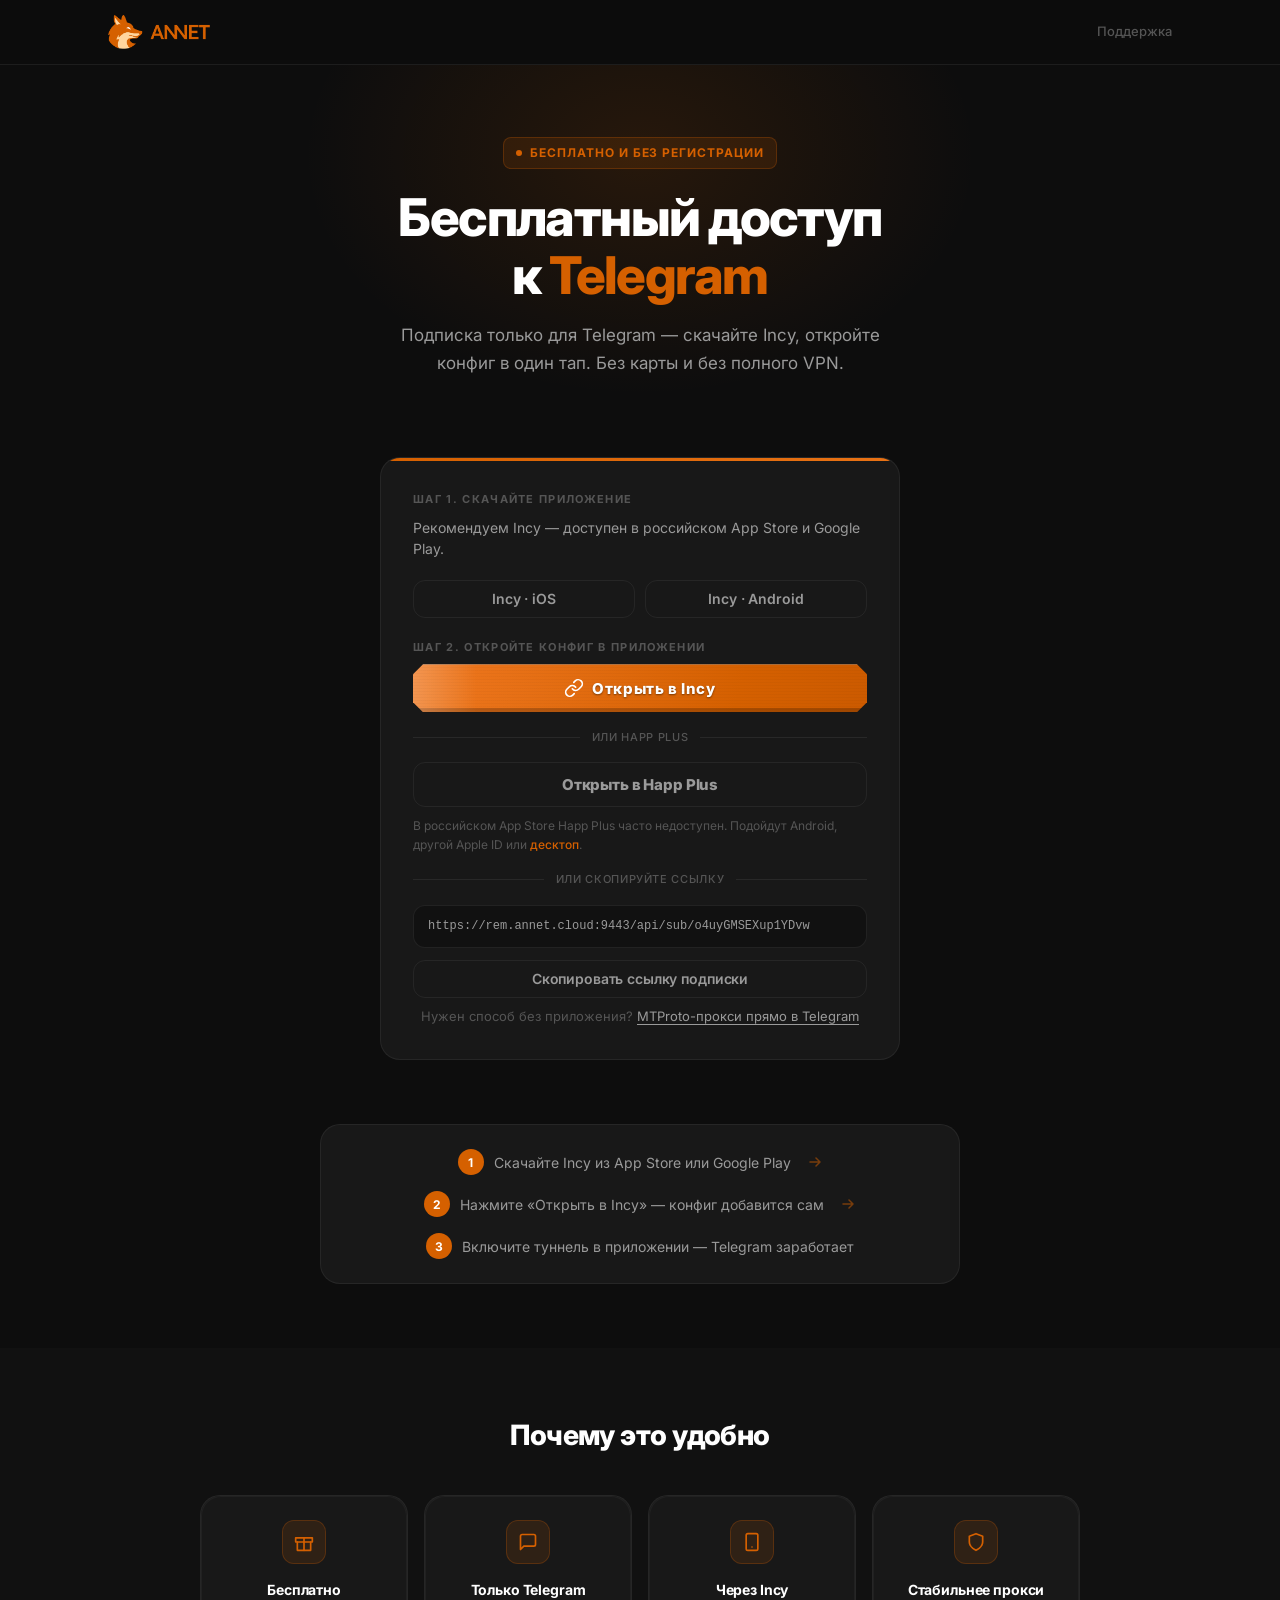
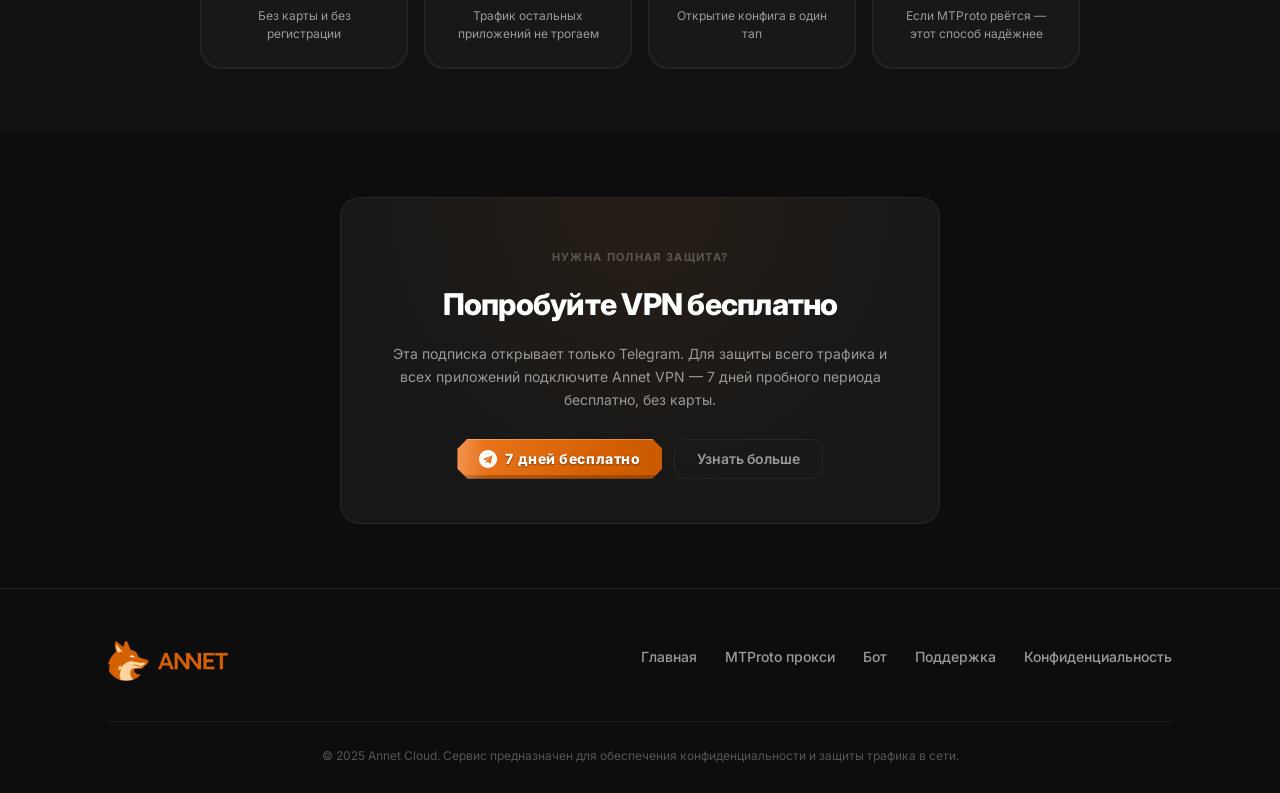
==== landing/free-tg.html @ 559374de "Revamp landing pages to promote a free Telegram subscription option, enhancing user guidance for acc" ====
<!DOCTYPE html>
<html lang="ru">
<head>
  <meta charset="UTF-8">
  <meta name="viewport" content="width=device-width, initial-scale=1.0">
  <title>Бесплатный доступ к Telegram — Annet Cloud</title>
  <meta name="description" content="Бесплатная подписка только для Telegram. Скачайте Incy, откройте конфиг в один тап — без регистрации и без карты.">
  <meta property="og:title" content="Бесплатный доступ к Telegram — Annet Cloud">
  <meta property="og:description" content="Бесплатная подписка только для Telegram. Скачайте Incy и подключитесь за минуту.">
  <meta property="og:type" content="website">
  <link rel="shortcut icon" type="image/x-icon" href="favicon.ico">
  <link rel="preconnect" href="https://fonts.googleapis.com">
  <link rel="preconnect" href="https://fonts.gstatic.com" crossorigin>
  <link href="https://fonts.googleapis.com/css2?family=Inter:wght@400;500;600;700;800&display=swap" rel="stylesheet">
  <link rel="stylesheet" href="style.css">
  <script>document.documentElement.classList.add('reveal-pending')</script>

  <!-- Yandex.Metrika counter -->
  <script type="text/javascript">
    (function(m,e,t,r,i,k,a){
        m[i]=m[i]||function(){(m[i].a=m[i].a||[]).push(arguments)};
        m[i].l=1*new Date();
        for (var j = 0; j < document.scripts.length; j++) {if (document.scripts[j].src === r) { return; }}
        k=e.createElement(t),a=e.getElementsByTagName(t)[0],k.async=1,k.src=r,a.parentNode.insertBefore(k,a)
    })(window, document,'script','https://mc.yandex.ru/metrika/tag.js?id=108239554', 'ym');
    ym(108239554, 'init', {ssr:true, webvisor:true, clickmap:true, referrer: document.referrer, url: location.href, accurateTrackBounce:true, trackLinks:true});
  </script>
  <noscript><div><img src="https://mc.yandex.ru/watch/108239554" style="position:absolute; left:-9999px;" alt="" /></div></noscript>
  <!-- /Yandex.Metrika counter -->

  <style>
    .pl-page {
      min-height: 100svh;
      display: flex;
      flex-direction: column;
    }

    .pl-header {
      position: sticky;
      top: 0;
      z-index: 100;
      background: rgba(13, 13, 13, 0.82);
      backdrop-filter: blur(16px);
      -webkit-backdrop-filter: blur(16px);
      border-bottom: 1px solid var(--border);
    }

    .pl-header-inner {
      display: flex;
      align-items: center;
      justify-content: space-between;
      height: 64px;
    }

    .pl-support-link {
      font-size: 13px;
      font-weight: 500;
      color: var(--text-dim);
      transition: color var(--transition);
    }

    .pl-support-link:hover {
      color: var(--text-muted);
    }

    .pl-hero {
      flex: 1;
      display: flex;
      align-items: center;
      justify-content: center;
      padding: 72px 24px 56px;
      text-align: center;
      position: relative;
      overflow: hidden;
    }

    .pl-hero::before {
      content: '';
      position: absolute;
      top: -160px;
      left: 50%;
      transform: translateX(-50%);
      width: 700px;
      height: 500px;
      background: radial-gradient(ellipse at center, rgba(213, 96, 0, 0.13) 0%, transparent 68%);
      pointer-events: none;
    }

    .pl-hero-inner {
      position: relative;
      z-index: 1;
      max-width: 640px;
      width: 100%;
    }

    .pl-eyebrow {
      display: inline-flex;
      align-items: center;
      gap: 8px;
      font-size: 12px;
      font-weight: 700;
      letter-spacing: 0.08em;
      text-transform: uppercase;
      color: var(--accent);
      background: var(--accent-dim);
      border: 1px solid var(--accent-border);
      border-radius: var(--radius-sm);
      padding: 5px 12px;
      margin-bottom: 20px;
    }

    .pl-eyebrow-dot {
      width: 6px;
      height: 6px;
      border-radius: 50%;
      background: var(--accent);
      animation: eyebrowPulse 1.8s ease-in-out infinite;
      flex-shrink: 0;
    }

    @keyframes eyebrowPulse {
      0%, 100% { opacity: 1; transform: scale(1); }
      50% { opacity: 0.55; transform: scale(0.85); }
    }

    @media (prefers-reduced-motion: reduce) {
      .pl-eyebrow-dot { animation: none; }
    }

    .pl-hero-title {
      font-size: clamp(30px, 6vw, 52px);
      font-weight: 800;
      letter-spacing: -0.03em;
      line-height: 1.12;
      margin-bottom: 16px;
    }

    .pl-hero-title .accent {
      color: var(--accent);
    }

    .pl-hero-sub {
      font-size: clamp(15px, 2vw, 17px);
      color: var(--text-muted);
      line-height: 1.65;
      margin-bottom: 24px;
      max-width: 520px;
      margin-left: auto;
      margin-right: auto;
    }

    .pl-connect-wrap {
      display: flex;
      justify-content: center;
      padding: 0 24px 64px;
    }

    .pl-connect-card {
      background: var(--bg-card);
      border: 1px solid var(--border-card);
      border-radius: var(--radius-lg);
      padding: 32px;
      width: 100%;
      max-width: 520px;
      position: relative;
      overflow: hidden;
      transition: border-color var(--transition), box-shadow var(--transition);
    }

    .pl-connect-card::before {
      content: '';
      position: absolute;
      top: 0;
      left: 0;
      right: 0;
      height: 3px;
      background: linear-gradient(90deg, var(--accent) 0%, var(--accent-hover) 50%, var(--accent) 100%);
      background-size: 200% 100%;
      animation: topBarShift 3s linear infinite;
    }

    @keyframes topBarShift {
      0% { background-position: 0% 0%; }
      100% { background-position: 200% 0%; }
    }

    @media (prefers-reduced-motion: reduce) {
      .pl-connect-card::before { animation: none; }
    }

    .pl-connect-card:hover {
      border-color: var(--accent-border);
      box-shadow: 0 20px 60px rgba(0, 0, 0, 0.45);
    }

    .pl-connect-label {
      font-size: 11px;
      font-weight: 700;
      letter-spacing: 0.12em;
      text-transform: uppercase;
      color: var(--text-dim);
      margin-bottom: 8px;
    }

    .pl-connect-hint {
      font-size: 14px;
      color: var(--text-muted);
      line-height: 1.55;
      margin-bottom: 20px;
    }

    .pl-connect-btn-wrap {
      display: flex;
      flex-direction: column;
      gap: 10px;
      margin-bottom: 16px;
    }

    .pl-connect-btn-wrap .btn {
      width: 100%;
      justify-content: center;
      padding: 14px 20px;
      font-size: 15px;
      font-weight: 800;
    }

    .pl-download-row {
      display: flex;
      gap: 10px;
      flex-wrap: wrap;
      margin-bottom: 20px;
    }

    .pl-download-row .btn {
      flex: 1;
      min-width: 140px;
      justify-content: center;
    }

    .pl-divider {
      display: flex;
      align-items: center;
      gap: 12px;
      margin-bottom: 16px;
    }

    .pl-divider-line {
      flex: 1;
      height: 1px;
      background: var(--border);
    }

    .pl-divider-text {
      font-size: 11px;
      color: var(--text-dim);
      font-weight: 500;
      letter-spacing: 0.06em;
      text-transform: uppercase;
      flex-shrink: 0;
    }

    .pl-secondary-note {
      font-size: 12px;
      color: var(--text-dim);
      line-height: 1.55;
      margin: 10px 0 16px;
    }

    .pl-copy-block {
      background: var(--bg-alt);
      border: 1px solid var(--border);
      border-radius: var(--radius);
      padding: 12px 14px;
      margin-bottom: 12px;
    }

    .pl-copy-url {
      display: block;
      font-family: 'SF Mono', 'Fira Code', 'Courier New', monospace;
      font-size: 12px;
      color: var(--text-muted);
      word-break: break-all;
      line-height: 1.45;
    }

    .pl-alt-link {
      display: block;
      text-align: center;
      margin-top: 8px;
      font-size: 13px;
      color: var(--text-dim);
    }

    .pl-alt-link a {
      color: var(--text-muted);
      text-decoration: underline;
      text-underline-offset: 3px;
    }

    .pl-alt-link a:hover {
      color: var(--accent);
    }

    .pl-steps-wrap {
      padding: 0 24px 64px;
    }

    .pl-benefits {
      padding: 64px 24px;
      background: var(--bg-alt);
    }

    .pl-benefits-title {
      font-size: clamp(20px, 2.8vw, 28px);
      font-weight: 800;
      letter-spacing: -0.02em;
      text-align: center;
      margin-bottom: 36px;
    }

    .pl-benefits-grid {
      display: grid;
      grid-template-columns: repeat(4, 1fr);
      gap: 16px;
      max-width: 880px;
      margin: 0 auto;
    }

    .pl-benefit-card {
      background: var(--bg-card);
      border: 1px solid var(--border-card);
      border-radius: var(--radius-lg);
      padding: 24px 20px;
      text-align: center;
      transition: border-color var(--transition), transform var(--transition), box-shadow var(--transition);
      position: relative;
      overflow: hidden;
    }

    .pl-benefit-card::after {
      content: '';
      position: absolute;
      inset: 0;
      border-radius: inherit;
      box-shadow: inset 0 0 0 1px rgba(255, 255, 255, 0.04);
      pointer-events: none;
    }

    .pl-benefit-card:hover {
      border-color: var(--accent-border);
      transform: translateY(-4px);
      box-shadow: 0 16px 40px rgba(0, 0, 0, 0.35);
    }

    .pl-benefit-icon {
      width: 44px;
      height: 44px;
      background: var(--accent-dim);
      border: 1px solid var(--accent-border);
      border-radius: 12px;
      display: flex;
      align-items: center;
      justify-content: center;
      margin: 0 auto 14px;
      color: var(--accent);
    }

    .pl-benefit-name {
      font-size: 14px;
      font-weight: 700;
      margin-bottom: 6px;
      letter-spacing: -0.01em;
    }

    .pl-benefit-desc {
      font-size: 12px;
      color: var(--text-muted);
      line-height: 1.55;
    }

    .pl-upsell {
      padding: 64px 24px;
    }

    .pl-upsell-inner {
      max-width: 600px;
      margin: 0 auto;
      text-align: center;
      background: var(--bg-card);
      border: 1px solid var(--border-card);
      border-radius: var(--radius-lg);
      padding: 44px 40px;
      position: relative;
      overflow: hidden;
    }

    .pl-upsell-inner::before {
      content: '';
      position: absolute;
      inset: 0;
      background: radial-gradient(ellipse at 50% 0%, rgba(213, 96, 0, 0.08) 0%, transparent 65%);
      pointer-events: none;
    }

    .pl-upsell-eyebrow {
      display: inline-block;
      font-size: 11px;
      font-weight: 700;
      letter-spacing: 0.12em;
      text-transform: uppercase;
      color: var(--text-dim);
      margin-bottom: 14px;
    }

    .pl-upsell-title {
      font-size: clamp(22px, 3.5vw, 30px);
      font-weight: 800;
      letter-spacing: -0.025em;
      margin-bottom: 12px;
      position: relative;
    }

    .pl-upsell-sub {
      font-size: 14px;
      color: var(--text-muted);
      line-height: 1.65;
      margin-bottom: 28px;
      position: relative;
    }

    .pl-upsell-actions {
      display: flex;
      gap: 12px;
      justify-content: center;
      flex-wrap: wrap;
      position: relative;
    }

    @media (max-width: 860px) {
      .pl-benefits-grid {
        grid-template-columns: repeat(2, 1fr);
      }
    }

    @media (max-width: 560px) {
      .pl-hero {
        padding: 56px 20px 44px;
      }

      .pl-connect-card {
        padding: 24px 20px;
      }

      .pl-upsell-inner {
        padding: 32px 24px;
      }

      .pl-benefits-grid {
        grid-template-columns: 1fr 1fr;
        gap: 12px;
      }

      .pl-benefit-card {
        padding: 20px 14px;
      }
    }

    @media (max-width: 400px) {
      .pl-benefits-grid {
        grid-template-columns: 1fr;
      }
    }
  </style>
</head>
<body class="pl-page">

  <header class="pl-header">
    <div class="container pl-header-inner">
      <a href="index.html" class="logo">
        <img src="assets/logo.png" alt="Annet Cloud">
      </a>
      <a href="tg://resolve?domain=annetcloud_support" class="pl-support-link">Поддержка</a>
    </div>
  </header>

  <main>

    <section class="pl-hero">
      <div class="pl-hero-inner">
        <div class="pl-eyebrow reveal">
          <span class="pl-eyebrow-dot"></span>
          Бесплатно и без регистрации
        </div>

        <h1 class="pl-hero-title reveal">
          Бесплатный доступ<br>
          к <span class="accent">Telegram</span>
        </h1>

        <p class="pl-hero-sub reveal">
          Подписка только для Telegram — скачайте Incy, откройте конфиг в один тап.
          Без карты и без полного VPN.
        </p>
      </div>
    </section>

    <div class="pl-connect-wrap">
      <div class="pl-connect-card reveal">

        <div class="pl-connect-label">Шаг 1. Скачайте приложение</div>
        <p class="pl-connect-hint">Рекомендуем Incy — доступен в российском App Store и Google Play.</p>

        <div class="pl-download-row">
          <a href="https://apps.apple.com/ru/app/incy/id6756943388"
             class="btn btn-ghost"
             target="_blank" rel="noopener"
             onclick="ym(108239554,'reachGoal','free_tg_download_incy'); return true;">
            Incy · iOS
          </a>
          <a href="https://play.google.com/store/apps/details?id=llc.itdev.incy&hl=ru"
             class="btn btn-ghost"
             target="_blank" rel="noopener"
             onclick="ym(108239554,'reachGoal','free_tg_download_incy'); return true;">
            Incy · Android
          </a>
        </div>

        <div class="pl-connect-label">Шаг 2. Откройте конфиг в приложении</div>
        <div class="pl-connect-btn-wrap">
          <a href="https://api.annet.cloud/api/vpn/deeplink/open?target=incy%3A%2F%2Fadd%2Fhttps%3A%2F%2Frem.annet.cloud%3A9443%2Fapi%2Fsub%2Fo4uyGMSEXup1YDvw&amp;sub=https%3A%2F%2Frem.annet.cloud%3A9443%2Fapi%2Fsub%2Fo4uyGMSEXup1YDvw"
             class="btn btn-primary btn-hud"
             target="_blank" rel="noopener"
             onclick="ym(108239554,'reachGoal','free_tg_open_incy'); return true;">
            <svg width="20" height="20" viewBox="0 0 24 24" fill="none" stroke="currentColor" stroke-width="2" stroke-linecap="round" stroke-linejoin="round" aria-hidden="true">
              <path d="M10 13a5 5 0 0 0 7.54.54l3-3a5 5 0 0 0-7.07-7.07l-1.72 1.71"/>
              <path d="M14 11a5 5 0 0 0-7.54-.54l-3 3a5 5 0 0 0 7.07 7.07l1.71-1.71"/>
            </svg>
            Открыть в Incy
          </a>
        </div>

        <div class="pl-divider">
          <div class="pl-divider-line"></div>
          <span class="pl-divider-text">или Happ Plus</span>
          <div class="pl-divider-line"></div>
        </div>

        <div class="pl-connect-btn-wrap" style="margin-bottom:0;">
          <a href="https://api.annet.cloud/api/vpn/deeplink/open?target=happ%3A%2F%2Fadd%2Fhttps%3A%2F%2Frem.annet.cloud%3A9443%2Fapi%2Fsub%2Fo4uyGMSEXup1YDvw&amp;sub=https%3A%2F%2Frem.annet.cloud%3A9443%2Fapi%2Fsub%2Fo4uyGMSEXup1YDvw"
             class="btn btn-ghost"
             target="_blank" rel="noopener"
             onclick="ym(108239554,'reachGoal','free_tg_open_happ'); return true;">
            Открыть в Happ Plus
          </a>
        </div>
        <p class="pl-secondary-note">
          В российском App Store Happ Plus часто недоступен. Подойдут Android, другой Apple&nbsp;ID или
          <a href="https://www.happ.su/main/" class="link" target="_blank" rel="noopener">десктоп</a>.
        </p>

        <div class="pl-divider">
          <div class="pl-divider-line"></div>
          <span class="pl-divider-text">или скопируйте ссылку</span>
          <div class="pl-divider-line"></div>
        </div>

        <div class="pl-copy-block">
          <code class="pl-copy-url" id="free-tg-sub-url">https://rem.annet.cloud:9443/api/sub/o4uyGMSEXup1YDvw</code>
        </div>
        <button type="button" class="btn btn-ghost" id="free-tg-copy-btn" style="width:100%;justify-content:center;">
          Скопировать ссылку подписки
        </button>

        <p class="pl-alt-link">
          Нужен способ без приложения?
          <a href="proxy.html">MTProto-прокси прямо в Telegram</a>
        </p>
      </div>
    </div>

    <div class="pl-steps-wrap">
      <div class="proxy-after reveal" style="max-width:640px; margin:0 auto;">
        <div class="proxy-after-step">
          <span class="proxy-after-num">1</span>
          <span>Скачайте Incy из App Store или Google Play</span>
        </div>
        <div class="proxy-after-arrow">
          <svg width="16" height="16" viewBox="0 0 16 16" fill="none" aria-hidden="true">
            <path d="M3 8h10M9 4l4 4-4 4" stroke="currentColor" stroke-width="1.5" stroke-linecap="round" stroke-linejoin="round"/>
          </svg>
        </div>
        <div class="proxy-after-step">
          <span class="proxy-after-num">2</span>
          <span>Нажмите «Открыть в Incy» — конфиг добавится сам</span>
        </div>
        <div class="proxy-after-arrow">
          <svg width="16" height="16" viewBox="0 0 16 16" fill="none" aria-hidden="true">
            <path d="M3 8h10M9 4l4 4-4 4" stroke="currentColor" stroke-width="1.5" stroke-linecap="round" stroke-linejoin="round"/>
          </svg>
        </div>
        <div class="proxy-after-step">
          <span class="proxy-after-num">3</span>
          <span>Включите туннель в приложении — Telegram заработает</span>
        </div>
      </div>
    </div>

    <section class="pl-benefits">
      <h2 class="pl-benefits-title reveal">Почему это удобно</h2>
      <div class="pl-benefits-grid">

        <div class="pl-benefit-card reveal">
          <div class="pl-benefit-icon">
            <svg width="20" height="20" viewBox="0 0 24 24" fill="none" stroke="currentColor" stroke-width="2" stroke-linecap="round" stroke-linejoin="round" aria-hidden="true">
              <polyline points="20 12 20 22 4 22 4 12"/>
              <rect x="2" y="7" width="20" height="5"/>
              <line x1="12" y1="22" x2="12" y2="7"/>
            </svg>
          </div>
          <div class="pl-benefit-name">Бесплатно</div>
          <div class="pl-benefit-desc">Без карты и без регистрации</div>
        </div>

        <div class="pl-benefit-card reveal" style="transition-delay:.07s">
          <div class="pl-benefit-icon">
            <svg width="20" height="20" viewBox="0 0 24 24" fill="none" stroke="currentColor" stroke-width="2" stroke-linecap="round" stroke-linejoin="round" aria-hidden="true">
              <path d="M21 15a2 2 0 0 1-2 2H7l-4 4V5a2 2 0 0 1 2-2h14a2 2 0 0 1 2 2z"/>
            </svg>
          </div>
          <div class="pl-benefit-name">Только Telegram</div>
          <div class="pl-benefit-desc">Трафик остальных приложений не трогаем</div>
        </div>

        <div class="pl-benefit-card reveal" style="transition-delay:.14s">
          <div class="pl-benefit-icon">
            <svg width="20" height="20" viewBox="0 0 24 24" fill="none" stroke="currentColor" stroke-width="2" stroke-linecap="round" stroke-linejoin="round" aria-hidden="true">
              <rect x="5" y="2" width="14" height="20" rx="2" ry="2"/>
              <line x1="12" y1="18" x2="12.01" y2="18"/>
            </svg>
          </div>
          <div class="pl-benefit-name">Через Incy</div>
          <div class="pl-benefit-desc">Открытие конфига в один тап</div>
        </div>

        <div class="pl-benefit-card reveal" style="transition-delay:.21s">
          <div class="pl-benefit-icon">
            <svg width="20" height="20" viewBox="0 0 24 24" fill="none" stroke="currentColor" stroke-width="2" stroke-linecap="round" stroke-linejoin="round" aria-hidden="true">
              <path d="M12 22s8-4 8-10V5l-8-3-8 3v7c0 6 8 10 8 10z"/>
            </svg>
          </div>
          <div class="pl-benefit-name">Стабильнее прокси</div>
          <div class="pl-benefit-desc">Если MTProto рвётся — этот способ надёжнее</div>
        </div>

      </div>
    </section>

    <section class="pl-upsell">
      <div class="pl-upsell-inner reveal">
        <div class="pl-upsell-eyebrow">Нужна полная защита?</div>
        <h2 class="pl-upsell-title">Попробуйте VPN бесплатно</h2>
        <p class="pl-upsell-sub">
          Эта подписка открывает только Telegram. Для защиты всего трафика и всех приложений
          подключите Annet VPN — 7 дней пробного периода бесплатно, без карты.
        </p>
        <div class="pl-upsell-actions">
          <a href="https://t.me/annetcloud_bot"
             class="btn btn-primary btn-hud js-bot-trial"
             target="_blank" rel="noopener"
             onclick="ym(108239554,'reachGoal','free_tg_upsell'); return true;">
            <svg width="18" height="18" viewBox="0 0 24 24" fill="currentColor" aria-hidden="true">
              <path d="M12 0C5.373 0 0 5.373 0 12s5.373 12 12 12 12-5.373 12-12S18.627 0 12 0zm5.562 8.248-1.97 9.28c-.146.658-.537.818-1.084.508l-3-2.21-1.447 1.394c-.16.16-.295.295-.605.295l.213-3.053 5.56-5.023c.242-.213-.054-.333-.373-.12L8.984 13.64l-2.961-.924c-.644-.204-.657-.643.135-.953l11.571-4.461c.537-.194 1.006.131.833.946z"/>
            </svg>
            7 дней бесплатно
          </a>
          <a href="index.html" class="btn btn-ghost">Узнать больше</a>
        </div>
      </div>
    </section>

  </main>

  <footer class="footer">
    <div class="container footer-inner">
      <div class="footer-brand">
        <img src="assets/logo.png" alt="Annet Cloud" class="footer-logo">
      </div>
      <nav class="footer-nav">
        <a href="index.html">Главная</a>
        <a href="proxy.html">MTProto прокси</a>
        <a href="https://t.me/annetcloud_bot" class="js-bot-link" target="_blank" rel="noopener"
           onclick="ym(108239554,'reachGoal','bot_click'); return true;">Бот</a>
        <a href="tg://resolve?domain=annetcloud_support">Поддержка</a>
        <a href="privacy.html">Конфиденциальность</a>
      </nav>
    </div>
    <div class="container footer-copy">
      <p>© 2025 Annet Cloud. Сервис предназначен для обеспечения конфиденциальности и защиты трафика в сети.</p>
    </div>
  </footer>

  <script>
    (function () {
      var SUB = 'https://rem.annet.cloud:9443/api/sub/o4uyGMSEXup1YDvw';
      var btn = document.getElementById('free-tg-copy-btn');
      if (!btn) return;
      btn.addEventListener('click', function () {
        function done(ok) {
          btn.textContent = ok ? 'Скопировано' : 'Не удалось скопировать';
          if (ok) ym(108239554, 'reachGoal', 'free_tg_copy');
          setTimeout(function () { btn.textContent = 'Скопировать ссылку подписки'; }, 2000);
        }
        if (navigator.clipboard && navigator.clipboard.writeText) {
          navigator.clipboard.writeText(SUB).then(function () { done(true); }).catch(function () { done(false); });
        } else {
          done(false);
        }
      });
    })();
  </script>

  <script>
    (function () {
      var BOT_BASE = 'https://t.me/annetcloud_bot';
      var CABINET_URL = 'https://my.annet.online/login';

      function sanitizeStartParam(raw) {
        if (!raw) return null;
        raw = raw.trim();
        if (!raw) return null;
        return raw.replace(/[^a-zA-Z0-9_-]/g, '') || null;
      }

      function getStartCode() {
        return sanitizeStartParam(new URLSearchParams(window.location.search).get('start_code'));
      }

      function getStartPromo() {
        return sanitizeStartParam(new URLSearchParams(window.location.search).get('start_promo'));
      }

      function getYclid() {
        return new URLSearchParams(window.location.search).get('yclid') || '';
      }

      function buildBotPayload(prefix, value) {
        if (!value) return null;
        var payload = prefix + value;
        return payload.length > 64 ? payload.slice(0, 64) : payload;
      }

      function buildBotStart(isTrial) {
        var yclid = getYclid();
        var code = getStartCode();
        var promo = getStartPromo();
        if (yclid && /^\d{1,19}$/.test(yclid)) {
          var suffix = '';
          if (promo) suffix = '-p_' + promo.replace(/[^a-zA-Z0-9_-]/g, '').slice(0, 30);
          else if (code) suffix = '-c_' + code.replace(/[^a-zA-Z0-9_-]/g, '').slice(0, 30);
          else if (isTrial) suffix = '-t';
          var yclidPayload = 'y_' + yclid + suffix;
          return yclidPayload.length <= 64 ? yclidPayload : ('y_' + yclid);
        }
        if (isTrial) return 't';
        if (promo) return buildBotPayload('promo_', promo);
        if (code) return buildBotPayload('code_', code);
        return null;
      }

      function updateLinks() {
        var code = getStartCode();
        var promo = getStartPromo();

        var botPayload = buildBotStart(false);
        var botHref = botPayload ? BOT_BASE + '?start=' + encodeURIComponent(botPayload) : BOT_BASE;
        document.querySelectorAll('a.js-bot-link').forEach(function (a) {
          a.href = botHref;
        });

        var trialPayload = buildBotStart(true);
        var trialHref = trialPayload ? BOT_BASE + '?start=' + encodeURIComponent(trialPayload) : BOT_BASE;
        document.querySelectorAll('a.js-bot-trial').forEach(function (a) {
          a.href = trialHref;
        });

        var ref = promo || code;
        var cabinetHref = ref ? CABINET_URL + '?ref=' + encodeURIComponent(ref) : CABINET_URL;
        document.querySelectorAll('a.js-cabinet-link').forEach(function (a) {
          a.href = cabinetHref;
        });
      }

      if (document.readyState === 'loading') {
        document.addEventListener('DOMContentLoaded', updateLinks);
      } else {
        updateLinks();
      }
    })();
  </script>

  <script>
    (function () {
      if (!document.documentElement.classList.contains('reveal-pending')) return;
      var reduce = window.matchMedia('(prefers-reduced-motion: reduce)').matches;
      var nodes = document.querySelectorAll('.reveal');
      if (!nodes.length) return;
      if (reduce) {
        nodes.forEach(function (el) { el.classList.add('revealed'); });
        return;
      }
      var obs = new IntersectionObserver(
        function (entries) {
          entries.forEach(function (entry) {
            if (!entry.isIntersecting) return;
            entry.target.classList.add('revealed');
            obs.unobserve(entry.target);
          });
        },
        { rootMargin: '0px 0px -7% 0px', threshold: 0.08 }
      );
      nodes.forEach(function (el) { obs.observe(el); });
    })();
  </script>

</body>
</html>
---- landing/style.css ----
/* ═══════════════════════════════════════════════
   CSS Variables
═══════════════════════════════════════════════ */
:root {
  --bg:              #0d0d0d;
  --bg-alt:          #111111;
  --bg-card:         #181818;
  --bg-card-hover:   #1e1e1e;
  --accent:          #D56000;
  --accent-hover:    #e87215;
  --accent-dim:      rgba(213, 96, 0, 0.12);
  --accent-glow:     rgba(213, 96, 0, 0.35);
  --accent-border:   rgba(213, 96, 0, 0.25);
  --text:            #ffffff;
  --text-muted:      #9a9a9a;
  --text-dim:        #555555;
  --border:          rgba(255, 255, 255, 0.07);
  --border-card:     rgba(255, 255, 255, 0.06);
  --radius-sm:       8px;
  --radius:          12px;
  --radius-lg:       20px;
  --transition:      0.2s ease;
  --ease-out-expo:   cubic-bezier(0.16, 1, 0.3, 1);
  --ease-spring:     cubic-bezier(0.34, 1.56, 0.64, 1);
  --dur-enter:       0.58s;
  --dur-micro:       0.22s;
}

/* ═══════════════════════════════════════════════
   Reset & Base
═══════════════════════════════════════════════ */
*, *::before, *::after {
  box-sizing: border-box;
  margin: 0;
  padding: 0;
}

html {
  scroll-behavior: smooth;
}

body {
  font-family: 'Inter', system-ui, -apple-system, sans-serif;
  background: var(--bg);
  color: var(--text);
  line-height: 1.65;
  -webkit-font-smoothing: antialiased;
  -moz-osx-font-smoothing: grayscale;
}

@media (prefers-reduced-motion: reduce) {
  *,
  *::before,
  *::after {
    animation-duration: 0.01ms !important;
    animation-iteration-count: 1 !important;
    transition-duration: 0.01ms !important;
  }
}

img {
  max-width: 100%;
  display: block;
}

a {
  color: inherit;
  text-decoration: none;
}

/* ═══════════════════════════════════════════════
   Container
═══════════════════════════════════════════════ */
.container {
  max-width: 1120px;
  margin: 0 auto;
  padding: 0 28px;
}

/* ═══════════════════════════════════════════════
   Buttons
═══════════════════════════════════════════════ */
.btn {
  display: inline-flex;
  align-items: center;
  gap: 8px;
  padding: 11px 22px;
  border-radius: var(--radius);
  font-family: inherit;
  font-size: 14px;
  font-weight: 600;
  letter-spacing: -0.01em;
  cursor: pointer;
  transition: all var(--transition);
  border: none;
  white-space: nowrap;
  line-height: 1;
}

.btn-primary {
  background: var(--accent);
  color: #fff;
}
.btn-primary:hover {
  background: var(--accent-hover);
  transform: translateY(-2px);
  box-shadow: 0 8px 28px var(--accent-glow);
}

.btn-primary:active,
.btn-accent:active {
  transform: translateY(0) scale(0.98);
}

.btn-primary svg,
.btn-accent svg {
  transition: transform var(--dur-micro) var(--ease-spring);
}

.btn-primary:hover svg {
  transform: translate(2px, -1px);
}

.btn-accent:hover svg {
  transform: rotate(-8deg) scale(1.05);
}

.btn-ghost {
  background: transparent;
  color: var(--text-muted);
  border: 1px solid var(--border-card);
}
.btn-ghost:hover {
  border-color: var(--accent-border);
  color: var(--accent);
  background: var(--accent-dim);
}

.btn-large {
  padding: 15px 30px;
  font-size: 16px;
  border-radius: 14px;
}

.btn-accent {
  background: var(--accent);
  color: #fff;
  width: 100%;
  justify-content: center;
  padding: 14px 20px;
  font-size: 15px;
  border-radius: var(--radius);
}
.btn-accent:hover {
  background: var(--accent-hover);
  transform: translateY(-2px);
  box-shadow: 0 6px 24px var(--accent-glow);
}

/* ═══════════════════════════════════════════════
   HUD / game-style primary & accent buttons
═══════════════════════════════════════════════ */
.btn-primary.btn-hud,
.btn-accent.btn-hud {
  --hud-cut: 10px;
  position: relative;
  isolation: isolate;
  border: none;
  border-radius: 0;
  font-weight: 800;
  letter-spacing: 0.04em;
  text-shadow: 0 1px 2px rgba(0, 0, 0, 0.45);
  clip-path: polygon(
    var(--hud-cut) 0,
    calc(100% - var(--hud-cut)) 0,
    100% var(--hud-cut),
    100% calc(100% - var(--hud-cut)),
    calc(100% - var(--hud-cut)) 100%,
    var(--hud-cut) 100%,
    0 calc(100% - var(--hud-cut)),
    0 var(--hud-cut)
  );
  filter: drop-shadow(0 4px 14px rgba(213, 96, 0, 0.38));
  transition:
    transform var(--dur-micro) var(--ease-out-expo),
    filter var(--dur-micro) ease,
    box-shadow var(--dur-micro) ease;
}

.btn-primary.btn-hud.btn-hud-lg,
.btn-accent.btn-hud.btn-hud-lg {
  --hud-cut: 12px;
}

.btn-primary.btn-hud::before,
.btn-accent.btn-hud::before {
  content: '';
  position: absolute;
  inset: 0;
  pointer-events: none;
  z-index: 0;
}

.btn-primary.btn-hud::before {
  background: linear-gradient(90deg, rgba(255, 255, 255, 0.22) 0%, transparent 14%);
}

.btn-accent.btn-hud::before {
  background: linear-gradient(90deg, rgba(213, 96, 0, 0.35) 0%, transparent 28%);
}

.btn-primary.btn-hud::after,
.btn-accent.btn-hud::after {
  content: '';
  position: absolute;
  inset: 0;
  background: repeating-linear-gradient(
    0deg,
    transparent,
    transparent 2px,
    rgba(0, 0, 0, 0.07) 2px,
    rgba(0, 0, 0, 0.07) 3px
  );
  opacity: 0.35;
  pointer-events: none;
  z-index: 0;
}

.btn-primary.btn-hud > *,
.btn-accent.btn-hud > * {
  position: relative;
  z-index: 1;
}

.btn-primary.btn-hud {
  background: linear-gradient(
    105deg,
    #f07820 0%,
    var(--accent) 28%,
    #b84e00 62%,
    #e86810 100%
  );
  background-size: 260% 100%;
  animation: btnHudShift 5s ease-in-out infinite;
  box-shadow:
    inset 0 1px 0 rgba(255, 255, 255, 0.28),
    inset 0 -4px 0 rgba(0, 0, 0, 0.22),
    0 0 0 1px rgba(0, 0, 0, 0.45);
}

.btn-primary.btn-hud:hover {
  background: linear-gradient(
    105deg,
    #ff8c38 0%,
    var(--accent-hover) 30%,
    #c45a08 65%,
    #ff9a4a 100%
  );
  background-size: 260% 100%;
  animation: none;
  filter: drop-shadow(0 8px 26px rgba(213, 96, 0, 0.55));
  box-shadow:
    inset 0 1px 0 rgba(255, 255, 255, 0.35),
    inset 0 -4px 0 rgba(0, 0, 0, 0.18),
    0 0 0 1px rgba(213, 96, 0, 0.35),
    0 0 28px rgba(213, 96, 0, 0.22);
}

.btn-primary.btn-hud:active {
  filter: drop-shadow(0 2px 8px rgba(213, 96, 0, 0.4));
  box-shadow:
    inset 0 3px 8px rgba(0, 0, 0, 0.35),
    inset 0 1px 0 rgba(255, 255, 255, 0.12);
}

.btn-accent.btn-hud {
  background: linear-gradient(168deg, #242424 0%, #151515 48%, #1c1c1c 100%);
  animation: none;
  box-shadow:
    inset 0 1px 0 rgba(255, 255, 255, 0.1),
    inset 0 -3px 0 rgba(0, 0, 0, 0.35),
    inset 0 0 0 1px rgba(213, 96, 0, 0.4),
    0 4px 18px rgba(0, 0, 0, 0.5);
  filter: drop-shadow(0 3px 12px rgba(213, 96, 0, 0.28));
}

.btn-accent.btn-hud:hover {
  background: linear-gradient(168deg, #2e2e2e 0%, #1a1a1a 55%, #222 100%);
  filter: drop-shadow(0 6px 22px rgba(213, 96, 0, 0.42));
  box-shadow:
    inset 0 1px 0 rgba(255, 255, 255, 0.14),
    inset 0 -3px 0 rgba(0, 0, 0, 0.3),
    inset 0 0 0 1px rgba(213, 96, 0, 0.65),
    0 0 24px rgba(213, 96, 0, 0.15);
}

.btn-accent.btn-hud:active {
  filter: drop-shadow(0 2px 6px rgba(213, 96, 0, 0.3));
}

.btn-primary.btn-hud:focus-visible,
.btn-accent.btn-hud:focus-visible {
  outline: 2px solid rgba(255, 255, 255, 0.85);
  outline-offset: 4px;
}

.btn-primary.btn-hud.btn-hud-lg {
  padding: 16px 34px;
  font-size: 15px;
}

@keyframes btnHudShift {
  0%, 100% { background-position: 0% 50%; }
  50% { background-position: 100% 50%; }
}

@media (prefers-reduced-motion: reduce) {
  .btn-primary.btn-hud {
    animation: none;
    background: var(--accent);
    background-size: auto;
  }

  .btn-primary.btn-hud:hover {
    background: var(--accent-hover);
  }
}

/* ═══════════════════════════════════════════════
   Header
═══════════════════════════════════════════════ */
.header {
  position: sticky;
  top: 0;
  z-index: 100;
  background: rgba(13, 13, 13, 0.82);
  backdrop-filter: blur(16px);
  -webkit-backdrop-filter: blur(16px);
  border-bottom: 1px solid var(--border);
  animation: headerIn var(--dur-enter) var(--ease-out-expo) both;
}

@keyframes headerIn {
  from {
    opacity: 0;
    transform: translateY(-10px);
  }
  to {
    opacity: 1;
    transform: translateY(0);
  }
}

.header-inner {
  display: flex;
  align-items: center;
  justify-content: space-between;
  height: 68px;
  gap: 24px;
}

.logo {
  transition: transform var(--dur-micro) var(--ease-out-expo);
}

.logo:hover {
  transform: scale(1.04);
}

.logo:active {
  transform: scale(0.98);
}

.logo img {
  height: 34px;
  width: auto;
}

.header-nav {
  display: flex;
  gap: 28px;
}

.header-nav a {
  font-size: 14px;
  font-weight: 500;
  color: var(--text-muted);
  transition: color var(--transition);
  position: relative;
}

.header-nav a::after {
  content: '';
  position: absolute;
  left: 0;
  bottom: -4px;
  width: 100%;
  height: 2px;
  background: var(--accent);
  border-radius: 1px;
  transform: scaleX(0);
  transform-origin: left;
  transition: transform var(--dur-micro) var(--ease-out-expo);
  opacity: 0.9;
}

.header-nav a:hover {
  color: var(--text);
}

.header-nav a:hover::after {
  transform: scaleX(1);
}

/* ═══════════════════════════════════════════════
   Hero
═══════════════════════════════════════════════ */
.hero {
  position: relative;
  min-height: 70vh;
  display: flex;
  align-items: center;
  overflow: hidden;
}

.hero-bg-img {
  position: absolute;
  inset: 0;
  background: url('assets/bg.jpg') right center / cover no-repeat;
  opacity: 0.28;
}

.hero-bg-overlay {
  position: absolute;
  inset: 0;
  background:
    linear-gradient(to right, #0d0d0d 42%, transparent 80%),
    linear-gradient(to top, #0d0d0d 8%, transparent 40%);
}

.hero-inner {
  position: relative;
  z-index: 1;
  display: grid;
  grid-template-columns: 1fr 1fr;
  gap: 48px;
  align-items: center;
  padding-top: 90px;
  padding-bottom: 90px;
}

.hero-badge {
  display: inline-flex;
  align-items: center;
  gap: 8px;
  background: var(--accent-dim);
  border: 1px solid var(--accent-border);
  color: var(--accent);
  font-size: 13px;
  font-weight: 600;
  padding: 6px 14px;
  border-radius: 100px;
  margin-bottom: 28px;
  letter-spacing: 0.01em;
  transition: border-color var(--dur-micro) ease, box-shadow var(--dur-micro) ease, transform var(--dur-micro) var(--ease-out-expo);
}

.hero-badge:hover {
  border-color: rgba(213, 96, 0, 0.45);
  box-shadow: 0 0 0 1px rgba(213, 96, 0, 0.12);
  transform: translateY(-1px);
}

.badge-dot {
  width: 7px;
  height: 7px;
  border-radius: 50%;
  background: var(--accent);
  box-shadow: 0 0 8px var(--accent);
  animation: pulse 2s ease-in-out infinite;
  flex-shrink: 0;
}

@keyframes pulse {
  0%, 100% { opacity: 1; transform: scale(1); }
  50%       { opacity: 0.5; transform: scale(0.8); }
}

.hero-title {
  font-size: clamp(42px, 5.5vw, 68px);
  font-weight: 800;
  line-height: 1.08;
  letter-spacing: -0.03em;
  margin-bottom: 22px;
}

.accent {
  color: var(--accent);
  display: inline-block;
  transition: color var(--dur-micro) ease, text-shadow var(--dur-micro) ease;
}

.hero-title:hover .accent {
  text-shadow: 0 0 28px var(--accent-glow);
}

.hero-sub {
  font-size: 17px;
  color: var(--text-muted);
  line-height: 1.75;
  margin-bottom: 40px;
  max-width: 420px;
}
.accent-white {
  color: #ffffff;
}

.animate-bounce {
  animation: bounce 1s ease-in-out infinite;
}

.pulse {
  animation: pulse 1s ease-in-out infinite;
}
@keyframes pulse {
  0%, 100% { opacity: 1; }
  50% { opacity: 0.5; }
}

@keyframes bounce {
  0%, 100% { transform: translateY(0); }
  50% { transform: translateY(-10px); }
}

.hero-actions {
  display: flex;
  gap: 12px;
  flex-wrap: wrap;
  margin-bottom: 36px;
}

.telegram-help-hint {
  margin: -10px 0 28px;
  max-width: 480px;
  line-height: 1.6;
  color: var(--text-muted);
}

.hero-platforms {
  display: flex;
  gap: 18px;
  flex-wrap: wrap;
}

.hero-platforms span {
  font-size: 13px;
  color: var(--text-dim);
  font-weight: 500;
  display: inline-block;
  transition: color var(--dur-micro) ease, transform var(--dur-micro) var(--ease-out-expo);
}

.hero-platforms span:hover {
  color: var(--text-muted);
  transform: translateY(-2px);
}

.hero-platforms span::before {
  content: '✓ ';
  color: var(--accent);
  font-weight: 700;
}

.hero-visual {
  display: flex;
  justify-content: center;
  align-items: flex-end;
  padding-bottom: 0;
  animation: heroIn var(--dur-enter) var(--ease-out-expo) 0.2s both;
}

.hero-fox {
  max-height: 660px;
  width: auto;
  filter: drop-shadow(0 24px 64px rgba(213, 96, 0, 0.28));
  animation: float 5s ease-in-out infinite;
  transform-origin: bottom center;
}

@keyframes float {
  0%, 100% { transform: translateY(0px) rotate(-1deg); }
  50%       { transform: translateY(-18px) rotate(1deg); }
}

@keyframes heroIn {
  from {
    opacity: 0;
    transform: translateY(22px);
  }
  to {
    opacity: 1;
    transform: translateY(0);
  }
}

.hero-content > * {
  animation: heroIn var(--dur-enter) var(--ease-out-expo) both;
}

.hero-content > *:nth-child(1) { animation-delay: 0.06s; }
.hero-content > *:nth-child(2) { animation-delay: 0.14s; }
.hero-content > *:nth-child(3) { animation-delay: 0.22s; }
.hero-content > *:nth-child(4) { animation-delay: 0.3s; }
.hero-content > *:nth-child(5) { animation-delay: 0.38s; }

.hero-platforms span:nth-child(1) { animation: heroIn 0.45s var(--ease-out-expo) 0.42s both; }
.hero-platforms span:nth-child(2) { animation: heroIn 0.45s var(--ease-out-expo) 0.48s both; }
.hero-platforms span:nth-child(3) { animation: heroIn 0.45s var(--ease-out-expo) 0.54s both; }
.hero-platforms span:nth-child(4) { animation: heroIn 0.45s var(--ease-out-expo) 0.6s both; }

/* ═══════════════════════════════════════════════
   Section Base
═══════════════════════════════════════════════ */
.section {
  padding: 80px 0;
}

.section:nth-child(odd) {
  background: var(--bg-alt);
}

.section-title {
  font-size: clamp(28px, 3.5vw, 44px);
  font-weight: 800;
  letter-spacing: -0.025em;
  text-align: center;
  margin-bottom: 56px;
  position: relative;
}

.section-title::after {
  content: '';
  display: block;
  width: 44px;
  height: 3px;
  background: var(--accent);
  border-radius: 2px;
  margin: 16px auto 0;
  transform: scaleX(1);
  transform-origin: center;
  transition: transform 0.55s var(--ease-out-expo);
}

html.reveal-pending .reveal.section-title:not(.revealed)::after {
  transform: scaleX(0);
}

/* Scroll-in (JS adds .revealed; without JS / reduced motion — контент виден) */
.reveal {
  transition:
    opacity 0.65s var(--ease-out-expo),
    transform 0.65s var(--ease-out-expo),
    border-color var(--dur-micro) ease,
    box-shadow var(--dur-micro) ease;
}

html.reveal-pending .reveal:not(.revealed) {
  opacity: 0;
  transform: translateY(22px);
}

html.reveal-pending .reveal.revealed {
  opacity: 1;
  transform: translateY(0);
}

@media (prefers-reduced-motion: reduce) {
  html.reveal-pending .reveal:not(.revealed) {
    opacity: 1;
    transform: none;
  }

  html.reveal-pending .reveal.section-title:not(.revealed)::after {
    transform: scaleX(1);
  }
}

/* ═══════════════════════════════════════════════
   Features — game card style
═══════════════════════════════════════════════ */
.feat-grid {
  display: grid;
  grid-template-columns: repeat(4, 1fr);
  gap: 16px;
  margin-bottom: 64px;
}

/* Base card */
.feat-card {
  position: relative;
  background: var(--bg-card);
  border: 1px solid rgba(213, 96, 0, 0.18);
  border-radius: 4px;
  padding: 28px 22px 24px;
  overflow: hidden;
  transition: all 0.25s ease;
  display: flex;
  flex-direction: column;
  gap: 0;
}

/* Subtle scanline texture overlay */
.feat-card::before {
  content: '';
  position: absolute;
  inset: 0;
  background: repeating-linear-gradient(
    0deg,
    transparent,
    transparent 3px,
    rgba(255,255,255,0.012) 3px,
    rgba(255,255,255,0.012) 4px
  );
  pointer-events: none;
  z-index: 0;
}

/* Top-left corner bracket */
.feat-card::after {
  content: '';
  position: absolute;
  top: 0; left: 0;
  width: 18px; height: 18px;
  border-top: 2px solid var(--accent);
  border-left: 2px solid var(--accent);
  border-radius: 0;
  pointer-events: none;
}

/* Bottom-right corner bracket */
.feat-corner-br {
  position: absolute;
  bottom: 0; right: 0;
  width: 18px; height: 18px;
  border-bottom: 2px solid var(--accent);
  border-right: 2px solid var(--accent);
  pointer-events: none;
  z-index: 2;
  font-style: normal;
}

.feat-card > * {
  z-index: 1;
}

.feat-card:hover {
  border-color: rgba(213, 96, 0, 0.5);
  transform: translateY(-5px);
  box-shadow:
    0 0 0 1px rgba(213, 96, 0, 0.15),
    0 16px 48px rgba(0, 0, 0, 0.5),
    0 0 32px rgba(213, 96, 0, 0.08);
}

/* Serial number — large dim text bottom-right */
.feat-num {
  position: absolute;
  bottom: 16px;
  right: 18px;
  font-size: 52px;
  font-weight: 800;
  color: rgba(213, 96, 0, 0.07);
  line-height: 1;
  letter-spacing: -0.04em;
  pointer-events: none;
  z-index: 0;
  font-variant-numeric: tabular-nums;
  transition: color 0.25s ease;
}

.feat-card:hover .feat-num {
  color: rgba(213, 96, 0, 0.12);
}

/* Icon image */
.feat-img-wrap {
  width: 100%;
  display: flex;
  justify-content: center;
  margin-bottom: 18px;
  margin-top: 4px;
}

.feat-img {
  width: 120px;
  height: 120px;
  object-fit: contain;
  mix-blend-mode: multiply;
  filter: contrast(1.05) saturate(1.1);
  transition: transform 0.3s ease, filter 0.3s ease;
}

.feat-card:hover .feat-img {
  transform: scale(1.07) translateY(-3px);
  filter: contrast(1.1) saturate(1.2) drop-shadow(0 8px 20px rgba(213,96,0,0.35));
}

/* Category tag */
.feat-tag {
  font-size: 10px;
  font-weight: 700;
  letter-spacing: 0.12em;
  text-transform: uppercase;
  color: var(--accent);
  margin-bottom: 8px;
  display: flex;
  align-items: center;
  gap: 6px;
}

.feat-tag::before {
  content: '';
  display: inline-block;
  width: 16px;
  height: 1px;
  background: var(--accent);
  flex-shrink: 0;
}

.feat-title {
  font-size: 16px;
  font-weight: 700;
  margin-bottom: 10px;
  letter-spacing: -0.01em;
  line-height: 1.3;
}

.feat-desc {
  font-size: 13px;
  color: var(--text-muted);
  line-height: 1.65;
}

/* Pricing — HUD deck + generated texture (assets/pricing-hud-bg.webp) */
.pricing-teaser {
  position: relative;
  border: 1px solid rgba(213, 96, 0, 0.22);
  border-radius: 4px;
  padding: 0;
  overflow: hidden;
  background: #121212;
  transition:
    border-color 0.28s ease,
    box-shadow 0.28s ease;
}

.pricing-teaser-bg {
  position: absolute;
  inset: -2px;
  background:
    url('assets/pricing-hud-bg.webp') center / cover no-repeat;
  opacity: 0.42;
  mix-blend-mode: soft-light;
  pointer-events: none;
}

.pricing-teaser-vignette {
  position: absolute;
  inset: 0;
  background:
    radial-gradient(ellipse 85% 70% at 50% 0%, rgba(213, 96, 0, 0.14), transparent 55%),
    radial-gradient(ellipse 100% 80% at 50% 100%, rgba(0, 0, 0, 0.65), transparent 50%),
    linear-gradient(180deg, rgba(13, 13, 13, 0.2) 0%, rgba(13, 13, 13, 0.85) 100%);
  pointer-events: none;
}

.pricing-teaser-scan {
  position: absolute;
  inset: 0;
  background: repeating-linear-gradient(
    0deg,
    transparent,
    transparent 3px,
    rgba(255, 255, 255, 0.018) 3px,
    rgba(255, 255, 255, 0.018) 4px
  );
  pointer-events: none;
  z-index: 1;
}

.pricing-teaser::before {
  content: '';
  position: absolute;
  top: 0;
  left: 0;
  width: 20px;
  height: 20px;
  border-top: 2px solid var(--accent);
  border-left: 2px solid var(--accent);
  z-index: 3;
  pointer-events: none;
}

.pricing-corner-br {
  position: absolute;
  bottom: 0;
  right: 0;
  width: 20px;
  height: 20px;
  border-bottom: 2px solid var(--accent);
  border-right: 2px solid var(--accent);
  z-index: 3;
  pointer-events: none;
  font-style: normal;
}

.pricing-teaser-serial {
  position: absolute;
  top: 18px;
  right: 22px;
  font-size: 11px;
  font-weight: 800;
  letter-spacing: 0.28em;
  color: rgba(213, 96, 0, 0.35);
  z-index: 3;
  pointer-events: none;
}

.pricing-teaser-content {
  position: relative;
  z-index: 2;
  padding: 38px 32px 36px;
  display: flex;
  flex-direction: column;
  align-items: stretch;
  gap: 28px;
}

.pricing-teaser:hover {
  border-color: rgba(213, 96, 0, 0.45);
  box-shadow:
    0 0 0 1px rgba(213, 96, 0, 0.12),
    0 24px 64px rgba(0, 0, 0, 0.55),
    0 0 48px rgba(213, 96, 0, 0.1);
}

.pricing-head {
  display: flex;
  align-items: flex-end;
  justify-content: space-between;
  gap: 20px;
  flex-wrap: wrap;
  padding-bottom: 4px;
  border-bottom: 1px solid rgba(213, 96, 0, 0.15);
}

.pricing-head-main {
  text-align: left;
}

.pricing-label {
  font-size: 10px;
  font-weight: 700;
  letter-spacing: 0.14em;
  text-transform: uppercase;
  color: var(--accent);
  margin-bottom: 8px;
  display: flex;
  align-items: center;
  gap: 8px;
}

.pricing-label::before {
  content: '';
  width: 20px;
  height: 2px;
  background: var(--accent);
  flex-shrink: 0;
}

.pricing-tagline {
  font-size: 14px;
  color: var(--text-muted);
  line-height: 1.5;
  max-width: 420px;
  margin: 0;
}

.pricing-status {
  display: inline-flex;
  align-items: center;
  gap: 8px;
  font-size: 11px;
  font-weight: 700;
  letter-spacing: 0.08em;
  text-transform: uppercase;
  color: rgba(154, 154, 154, 0.95);
  padding: 6px 12px;
  border: 1px solid rgba(213, 96, 0, 0.25);
  border-radius: 2px;
  background: rgba(0, 0, 0, 0.35);
}

.pricing-pulse-dot {
  width: 7px;
  height: 7px;
  border-radius: 50%;
  background: #2ecc71;
  box-shadow: 0 0 10px rgba(46, 204, 113, 0.85);
  animation: pricingPulse 1.8s ease-in-out infinite;
}

@keyframes pricingPulse {
  0%, 100% { opacity: 1; transform: scale(1); }
  50% { opacity: 0.65; transform: scale(0.92); }
}

.pricing-plans {
  display: grid;
  grid-template-columns: repeat(4, minmax(0, 1fr));
  gap: 14px;
  width: 100%;
  padding-top: 10px;
}

.plan {
  position: relative;
  background: rgba(17, 17, 17, 0.72);
  border: 1px solid rgba(255, 255, 255, 0.07);
  border-radius: 3px;
  padding: 22px 16px 20px;
  text-align: center;
  overflow: visible;
  backdrop-filter: blur(8px);
  -webkit-backdrop-filter: blur(8px);
  transition:
    transform 0.25s var(--ease-out-expo),
    border-color 0.25s ease,
    box-shadow 0.25s ease;
}

.plan::before {
  content: '';
  position: absolute;
  left: 0;
  top: 0;
  bottom: 0;
  width: 3px;
  z-index: 1;
  background: linear-gradient(180deg, rgba(213, 96, 0, 0.9), rgba(213, 96, 0, 0.15));
  opacity: 0.55;
  pointer-events: none;
}

.plan:hover {
  transform: translateY(-6px);
  border-color: rgba(213, 96, 0, 0.4);
  box-shadow:
    0 16px 40px rgba(0, 0, 0, 0.45),
    0 0 24px rgba(213, 96, 0, 0.12);
}

.plan:hover::before {
  opacity: 1;
}

.plan-slot {
  position: absolute;
  top: 10px;
  right: 10px;
  z-index: 1;
  font-size: 9px;
  font-weight: 800;
  letter-spacing: 0.06em;
  color: rgba(255, 255, 255, 0.12);
  pointer-events: none;
}

.plan-popular {
  border-color: rgba(213, 96, 0, 0.55);
  background: linear-gradient(
    165deg,
    rgba(213, 96, 0, 0.22) 0%,
    rgba(17, 17, 17, 0.88) 45%,
    rgba(17, 17, 17, 0.92) 100%
  );
  transform: scale(1.02);
  z-index: 1;
  box-shadow:
    0 0 0 1px rgba(213, 96, 0, 0.2),
    0 12px 40px rgba(213, 96, 0, 0.12);
}

.plan-popular:hover {
  transform: translateY(-6px) scale(1.02);
  box-shadow:
    0 20px 50px rgba(0, 0, 0, 0.5),
    0 0 40px rgba(213, 96, 0, 0.22);
}

.plan-popular .plan-slot {
  color: rgba(213, 96, 0, 0.45);
}

/* Clips rotating aura to card shape; .plan stays overflow:visible for badges */
.plan-aura-clip {
  position: absolute;
  inset: 0;
  border-radius: inherit;
  overflow: hidden;
  pointer-events: none;
  z-index: 0;
}

.plan-popular-glow {
  position: absolute;
  inset: -40%;
  background: conic-gradient(
    from 180deg at 50% 50%,
    transparent 0deg,
    rgba(213, 96, 0, 0.07) 60deg,
    transparent 120deg,
    rgba(213, 96, 0, 0.05) 200deg,
    transparent 280deg
  );
  animation: planAura 10s linear infinite;
  pointer-events: none;
}

@keyframes planAura {
  to { transform: rotate(360deg); }
}

@media (prefers-reduced-motion: reduce) {
  .plan-popular-glow {
    animation: none;
  }

  .pricing-pulse-dot {
    animation: none;
  }
}

.plan-badge {
  position: absolute;
  top: 0;
  left: 50%;
  transform: translate(-50%, -50%);
  background: var(--accent);
  color: #fff;
  font-size: 10px;
  font-weight: 800;
  padding: 4px 12px;
  border-radius: 2px;
  white-space: nowrap;
  letter-spacing: 0.04em;
  box-shadow: 0 4px 16px rgba(213, 96, 0, 0.45);
  z-index: 2;
}

.plan-period {
  position: relative;
  z-index: 1;
  font-size: 12px;
  color: var(--text-muted);
  margin-bottom: 10px;
  font-weight: 600;
  letter-spacing: 0.02em;
}

.plan-price {
  position: relative;
  z-index: 1;
  font-size: clamp(20px, 2.2vw, 26px);
  font-weight: 800;
  letter-spacing: -0.03em;
  font-variant-numeric: tabular-nums;
  line-height: 1.15;
}

.plan-currency {
  font-size: 0.58em;
  font-weight: 700;
  letter-spacing: 0;
  opacity: 0.75;
}

.plan-per-month {
  position: relative;
  z-index: 1;
  margin-top: 8px;
  font-size: 11px;
  color: var(--text-dim);
  font-variant-numeric: tabular-nums;
}

.plan-promo {
  position: relative;
  z-index: 1;
  margin-top: 8px;
  font-size: 11px;
  color: var(--accent);
  font-weight: 700;
  line-height: 1.4;
}

.plan-badge-save {
  background: rgba(24, 24, 24, 0.95);
  color: var(--text);
  border: 1px solid rgba(213, 96, 0, 0.35);
  box-shadow: 0 4px 14px rgba(0, 0, 0, 0.4);
}

.pricing-cta {
  display: flex;
  justify-content: center;
  padding-top: 4px;
}

/* ═══════════════════════════════════════════════
   How It Works — same HUD / game card language as features
═══════════════════════════════════════════════ */
.how {
  background: var(--bg);
}

.steps {
  display: flex;
  align-items: stretch;
  gap: 0;
  margin-bottom: 56px;
}

.step {
  position: relative;
  flex: 1;
  background: var(--bg-card);
  border: 1px solid rgba(213, 96, 0, 0.18);
  border-radius: 4px;
  padding: 26px 20px 22px;
  overflow: hidden;
  text-align: center;
  display: flex;
  flex-direction: column;
  align-items: center;
  transition: all 0.25s ease;
}

.step::before {
  content: '';
  position: absolute;
  inset: 0;
  background: repeating-linear-gradient(
    0deg,
    transparent,
    transparent 3px,
    rgba(255, 255, 255, 0.012) 3px,
    rgba(255, 255, 255, 0.012) 4px
  );
  pointer-events: none;
  z-index: 0;
}

.step::after {
  content: '';
  position: absolute;
  top: 0;
  left: 0;
  width: 18px;
  height: 18px;
  border-top: 2px solid var(--accent);
  border-left: 2px solid var(--accent);
  pointer-events: none;
  z-index: 2;
}

.step-corner-br {
  position: absolute;
  bottom: 0;
  right: 0;
  width: 18px;
  height: 18px;
  border-bottom: 2px solid var(--accent);
  border-right: 2px solid var(--accent);
  pointer-events: none;
  z-index: 2;
  font-style: normal;
}

.step > * {
  z-index: 1;
}

.step:hover {
  border-color: rgba(213, 96, 0, 0.5);
  transform: translateY(-5px);
  box-shadow:
    0 0 0 1px rgba(213, 96, 0, 0.15),
    0 16px 48px rgba(0, 0, 0, 0.5),
    0 0 32px rgba(213, 96, 0, 0.08);
}

.step-serial {
  position: absolute;
  bottom: 14px;
  right: 16px;
  font-size: 48px;
  font-weight: 800;
  color: rgba(213, 96, 0, 0.07);
  line-height: 1;
  letter-spacing: -0.04em;
  pointer-events: none;
  z-index: 0;
  font-variant-numeric: tabular-nums;
  transition: color 0.25s ease;
}

.step:hover .step-serial {
  color: rgba(213, 96, 0, 0.12);
}

.step-icon-wrap {
  width: 100%;
  display: flex;
  justify-content: center;
  margin-bottom: 14px;
  margin-top: 2px;
  color: var(--accent);
}

.step-icon {
  width: 64px;
  height: 64px;
  opacity: 0.92;
  filter: drop-shadow(0 4px 14px rgba(213, 96, 0, 0.25));
  transition: transform 0.3s ease, filter 0.3s ease, opacity 0.3s ease;
}

.step:hover .step-icon {
  transform: scale(1.08) translateY(-2px);
  filter: drop-shadow(0 8px 22px rgba(213, 96, 0, 0.4));
  opacity: 1;
}

.step-tag {
  font-size: 10px;
  font-weight: 700;
  letter-spacing: 0.12em;
  text-transform: uppercase;
  color: var(--accent);
  margin-bottom: 8px;
  display: flex;
  align-items: center;
  justify-content: center;
  gap: 6px;
}

.step-tag::before {
  content: '';
  display: inline-block;
  width: 16px;
  height: 1px;
  background: var(--accent);
  flex-shrink: 0;
}

.step-title {
  font-size: 16px;
  font-weight: 700;
  margin-bottom: 10px;
  letter-spacing: -0.01em;
  line-height: 1.3;
}

.step-desc {
  font-size: 13px;
  color: var(--text-muted);
  line-height: 1.65;
  max-width: 280px;
}

.step-connector {
  display: flex;
  flex-direction: column;
  align-items: center;
  justify-content: center;
  gap: 0;
  padding: 0 10px;
  color: var(--accent);
  flex-shrink: 0;
  align-self: center;
  min-height: 120px;
}

.step-connector-line {
  width: 2px;
  flex: 1;
  min-height: 12px;
  max-height: 36px;
  background: linear-gradient(
    180deg,
    transparent,
    rgba(213, 96, 0, 0.45) 30%,
    rgba(213, 96, 0, 0.45) 70%,
    transparent
  );
  border-radius: 1px;
  opacity: 0.85;
}

.step-connector svg {
  flex-shrink: 0;
  opacity: 0.75;
  filter: drop-shadow(0 0 10px rgba(213, 96, 0, 0.35));
  animation: connectorNudge 2.4s ease-in-out infinite;
}

@keyframes connectorNudge {
  0%, 100% { transform: translateX(0); opacity: 0.5; }
  50%      { transform: translateX(5px); opacity: 0.95; }
}

@media (prefers-reduced-motion: reduce) {
  .step-connector svg {
    animation: none;
    opacity: 0.65;
  }
}

.apps-row {
  background: var(--bg-card);
  border: 1px solid var(--border-card);
  border-radius: var(--radius-lg);
  padding: 28px 32px;
  margin-bottom: 48px;
  display: flex;
  align-items: center;
  gap: 24px;
  flex-wrap: wrap;
}

.apps-title {
  font-size: 14px;
  font-weight: 600;
  color: var(--text-muted);
  white-space: nowrap;
}

.apps-list {
  display: flex;
  gap: 10px;
  flex-wrap: wrap;
  flex: 1;
}

.app-chip {
  background: var(--bg-alt);
  border: 1px solid var(--border);
  border-radius: var(--radius-sm);
  padding: 6px 14px;
  font-size: 13px;
  font-weight: 500;
  color: var(--text-muted);
}

.how-cta {
  text-align: center;
}

.link {
  color: var(--accent);
  font-weight: 500;
  text-decoration: none;
  background: linear-gradient(currentColor, currentColor) 0 100% / 0 1px no-repeat;
  transition: opacity var(--transition), background-size var(--dur-micro) var(--ease-out-expo);
}

.link:hover {
  opacity: 0.92;
  background-size: 100% 1px;
}

/* ═══════════════════════════════════════════════
   Telegram Proxy
═══════════════════════════════════════════════ */
.proxy-section {
  background: var(--bg-alt);
}

.proxy-layout {
  display: flex;
  flex-direction: row;
  gap: 40px;
  align-items: center;
}

.proxy-layout-main {
  min-width: 0;
  width: 60%;
}

.proxy-layout-aside {
  display: flex;
  width: 40%;
  justify-content: center;
  align-items: flex-end;
  padding-bottom: 0;
}

.proxy-mascot {
  width: 100%;
  height: auto;
  object-fit: contain;
  pointer-events: none;
  user-select: none;
  filter: drop-shadow(0 24px 48px rgba(213, 96, 0, 0.15));
  animation: mascotFloat 4.5s ease-in-out infinite;
  transform-origin: bottom center;
}

@keyframes mascotFloat {
  0%, 100% { transform: translateY(0); }
  50%      { transform: translateY(-10px); }
}

@media (prefers-reduced-motion: reduce) {
  .proxy-mascot {
    animation: none;
  }
}

.proxy-alert {
  display: flex;
  align-items: flex-start;
  gap: 20px;
  background: rgba(213, 96, 0, 0.07);
  border: 1px solid var(--accent-border);
  border-radius: var(--radius-lg);
  padding: 28px 32px;
  margin-bottom: 40px;
  position: relative;
  overflow: hidden;
}

.proxy-alert::before {
  content: '';
  position: absolute;
  left: 0;
  top: 0;
  bottom: 0;
  width: 4px;
  background: var(--accent);
  border-radius: 2px 0 0 2px;
}

.proxy-alert-icon {
  font-size: 28px;
  line-height: 1;
  flex-shrink: 0;
  margin-top: 2px;
  color: var(--accent);
  transition: transform var(--dur-micro) var(--ease-spring);
}

.proxy-alert:hover .proxy-alert-icon {
  transform: scale(1.08) rotate(-6deg);
}

.proxy-alert-icon svg {
  animation: alertIconPulse 3s ease-in-out infinite;
}

@keyframes alertIconPulse {
  0%, 100% { opacity: 1; }
  50%      { opacity: 0.72; }
}

@media (prefers-reduced-motion: reduce) {
  .proxy-alert-icon svg {
    animation: none;
  }

  .proxy-alert:hover .proxy-alert-icon {
    transform: none;
  }
}

.proxy-title {
  font-size: clamp(22px, 3vw, 30px);
  font-weight: 800;
  letter-spacing: -0.02em;
  margin-bottom: 8px;
}

.proxy-sub {
  font-size: 15px;
  color: var(--text-muted);
  line-height: 1.65;
  
}

.proxy-cards {
  display: flex;
  gap: 24px;
  margin-bottom: 36px;
}

.proxy-card {
  background: var(--bg-card);
  border: 1px solid var(--border-card);
  border-radius: var(--radius-lg);
  padding: 24px 28px;
  width: max-content;
  max-width: 350px;
  display: flex;
  justify-content: center;
  flex-direction: column;
  column-gap: 24px;
  row-gap: 16px;
  align-items: stretch;
  transition:
    border-color var(--transition),
    transform var(--dur-micro) var(--ease-out-expo),
    box-shadow var(--dur-micro) ease;
}

.proxy-card:hover {
  border-color: var(--accent-border);
  transform: translateY(-3px);
  box-shadow: 0 16px 40px rgba(0, 0, 0, 0.4);
}

.proxy-card .proxy-card-head {
  grid-column: 1;
  grid-row: 1;
}

.proxy-card .btn {
  grid-column: 1;
  grid-row: 2;
  align-self: stretch;
  width: 100%;
  max-width: none;
  justify-content: center;
  box-sizing: border-box;
}

/* Прокси: широкая CTA + заметный hover */
.proxy-card .btn.btn-accent.btn-hud {
  padding: 16px 18px;
  font-size: 15px;
  transition:
    transform 0.35s var(--ease-out-expo),
    filter 0.35s ease,
    box-shadow 0.35s ease,
    background 0.35s ease;
}

.proxy-card .btn.btn-accent.btn-hud:hover {
  transform: translateY(-4px) scale(1.02);
  animation: proxyConnectHud 2.2s ease-in-out infinite;
  background: linear-gradient(
    118deg,
    rgba(213, 96, 0, 0.42) 0%,
    #2f2f2f 32%,
    #181818 55%,
    rgba(213, 96, 0, 0.28) 100%
  );
  background-size: 240% 100%;
  filter: drop-shadow(0 10px 32px rgba(213, 96, 0, 0.55));
  box-shadow:
    inset 0 1px 0 rgba(255, 255, 255, 0.2),
    inset 0 -3px 0 rgba(0, 0, 0, 0.28),
    inset 0 0 0 1px rgba(213, 96, 0, 0.75),
    0 0 36px rgba(213, 96, 0, 0.28);
}

.proxy-card .btn.btn-accent.btn-hud:active {
  transform: translateY(-1px) scale(1);
  animation: none;
}

@keyframes proxyConnectHud {
  0%, 100% {
    background-position: 0% 50%;
    filter: drop-shadow(0 8px 26px rgba(213, 96, 0, 0.48));
  }
  50% {
    background-position: 100% 50%;
    filter: drop-shadow(0 12px 40px rgba(213, 96, 0, 0.65));
  }
}

@media (prefers-reduced-motion: reduce) {
  .proxy-card .btn.btn-accent.btn-hud:hover {
    animation: none;
    transform: translateY(-2px);
    background: linear-gradient(168deg, #2e2e2e 0%, #1a1a1a 55%, #222 100%);
    background-size: auto;
    filter: drop-shadow(0 4px 14px rgba(213, 96, 0, 0.35));
  }
}

.proxy-card .proxy-qr-block {
  grid-column: 2;
  grid-row: 1 / 3;
  width: 100%;
  border-top: none;
  padding-top: 0;
  align-self: center;
}

.proxy-card-head {
  display: flex;
  align-items: center;
  justify-content: space-between;
  gap: 12px;
  flex-wrap: wrap;
}

.proxy-badge {
  font-size: 12px;
  font-weight: 700;
  color: var(--accent);
  background: var(--accent-dim);
  border: 1px solid var(--accent-border);
  padding: 4px 10px;
  border-radius: 6px;
  letter-spacing: 0.02em;
}

.proxy-addr {
  font-family: 'SF Mono', 'Fira Code', 'Courier New', monospace;
  font-size: 12px;
  color: var(--text-dim);
  letter-spacing: 0.02em;
}

.proxy-qr-block {
  display: flex;
  flex-direction: column;
  align-items: center;
  gap: 10px;
  padding-top: 4px;
  border-top: 1px solid var(--border);
}

.proxy-qr-label {
  font-size: 12px;
  color: var(--text-dim);
  text-align: center;
}

.proxy-qr {
  width: 100%;
  height: auto;
  background: #ffffff;
  border-radius: 10px;
  padding: 8px;
  transition: transform var(--dur-micro) var(--ease-out-expo), box-shadow var(--dur-micro) ease;
}

.proxy-card:hover .proxy-qr {
  transform: scale(1.02);
  box-shadow: 0 8px 24px rgba(0, 0, 0, 0.2);
}

.proxy-after {
  display: flex;
  align-items: center;
  justify-content: center;
  gap: 16px;
  background: var(--bg-card);
  border: 1px solid var(--border-card);
  border-radius: var(--radius-lg);
  padding: 24px 32px;
  flex-wrap: wrap;
}

.proxy-after-step {
  display: flex;
  align-items: center;
  gap: 10px;
  font-size: 14px;
  color: var(--text-muted);
}

.proxy-after-num {
  width: 26px;
  height: 26px;
  border-radius: 50%;
  background: var(--accent);
  color: #fff;
  font-size: 12px;
  font-weight: 700;
  display: flex;
  align-items: center;
  justify-content: center;
  flex-shrink: 0;
  transition: transform var(--dur-micro) var(--ease-spring);
}

.proxy-after-step:hover .proxy-after-num {
  transform: scale(1.1);
}

.proxy-after-arrow {
  color: var(--accent);
  opacity: 0.5;
  display: flex;
  align-items: center;
  flex-shrink: 0;
}

.proxy-after-arrow svg {
  animation: connectorNudge 2.4s ease-in-out infinite;
}

@media (prefers-reduced-motion: reduce) {
  .proxy-after-arrow svg {
    animation: none;
  }
}

.feat-grid .feat-card.reveal:nth-child(1) { transition-delay: 0s; }
.feat-grid .feat-card.reveal:nth-child(2) { transition-delay: 0.07s; }
.feat-grid .feat-card.reveal:nth-child(3) { transition-delay: 0.14s; }
.feat-grid .feat-card.reveal:nth-child(4) { transition-delay: 0.21s; }

.steps .step.reveal:nth-child(1) { transition-delay: 0s; }
.steps .step.reveal:nth-child(3) { transition-delay: 0.08s; }
.steps .step.reveal:nth-child(5) { transition-delay: 0.16s; }

.proxy-cards .proxy-card.reveal:nth-child(1) { transition-delay: 0s; }
.proxy-cards .proxy-card.reveal:nth-child(2) { transition-delay: 0.1s; }

/* ═══════════════════════════════════════════════
   Free TG subscription / TG help methods
═══════════════════════════════════════════════ */
.tg-help-layout {
  align-items: stretch;
  margin-bottom: 40px;
}

.tg-help-layout .proxy-layout-aside {
  position: sticky;
  top: 120px;
  align-self: flex-start;
  align-items: center;
  max-height: calc(100vh - 140px);
}

.tg-help-layout .proxy-mascot {
  max-height: min(520px, calc(100vh - 160px));
  width: auto;
  max-width: 100%;
}

.tg-help-layout .tg-help-method {
  margin-bottom: 36px;
}

.tg-help-layout .tg-help-method:last-child {
  margin-bottom: 0;
}

.tg-help-method-head {
  margin-bottom: 20px;
}

.tg-help-layout .proxy-cards {
  margin-bottom: 24px;
}

.proxy-section .cabinet-alt {
  margin-top: 8px;
  margin-bottom: 0;
}

.free-tg-alert {
  display: flex;
  align-items: flex-start;
  justify-content: space-between;
  gap: 24px;
  flex-wrap: wrap;
  background: var(--bg-card);
  border: 1px solid var(--border-card);
  border-radius: var(--radius-lg);
  padding: 28px 32px;
  margin-bottom: 20px;
  position: relative;
  overflow: hidden;
}

.free-tg-alert::before {
  content: '';
  position: absolute;
  left: 0;
  top: 0;
  bottom: 0;
  width: 3px;
  background: var(--accent);
}

.free-tg-eyebrow {
  font-size: 11px;
  font-weight: 700;
  letter-spacing: 0.12em;
  text-transform: uppercase;
  color: var(--accent);
  margin-bottom: 8px;
}

.free-tg-title {
  font-size: clamp(22px, 3vw, 28px);
  font-weight: 800;
  letter-spacing: -0.025em;
  margin: 0 0 10px;
}

.free-tg-sub {
  font-size: 15px;
  color: var(--text-muted);
  line-height: 1.6;
  max-width: 560px;
}

.free-tg-more {
  flex-shrink: 0;
  align-self: center;
}

.free-tg-card {
  background: var(--bg-card);
  border: 1px solid var(--border-card);
  border-radius: var(--radius-lg);
  padding: 28px 32px;
}

.free-tg-steps-mini {
  display: flex;
  flex-wrap: wrap;
  gap: 10px 20px;
  margin-bottom: 20px;
  font-size: 13px;
  font-weight: 600;
  color: var(--text-muted);
}

.free-tg-steps-mini span {
  display: inline-flex;
  align-items: center;
  gap: 6px;
}

.free-tg-actions {
  display: flex;
  flex-wrap: wrap;
  gap: 10px;
  margin-bottom: 16px;
}

.free-tg-happ {
  font-size: 13px;
  color: var(--text-dim);
  line-height: 1.55;
}

.free-tg-happ-note {
  color: var(--text-dim);
}

@media (max-width: 560px) {
  .free-tg-alert,
  .free-tg-card {
    padding: 22px 18px;
  }

  .free-tg-actions .btn {
    width: 100%;
    justify-content: center;
  }

  .free-tg-more {
    width: 100%;
    justify-content: center;
  }
}

/* ═══════════════════════════════════════════════
   Footer
═══════════════════════════════════════════════ */
.footer {
  background: var(--bg);
  border-top: 1px solid var(--border);
  padding: 52px 0 28px;
}

.footer-inner {
  display: flex;
  align-items: flex-start;
  justify-content: space-between;
  gap: 40px;
  margin-bottom: 40px;
  flex-wrap: wrap;
}

.footer-brand {
  display: flex;
  flex-direction: column;
  gap: 10px;
}

.footer-logo {
  height: 40px;
  width: auto;
  object-fit: contain;
  transition: transform var(--dur-micro) var(--ease-out-expo), opacity var(--dur-micro) ease;
}

.footer-brand:hover .footer-logo {
  transform: scale(1.03);
  opacity: 0.95;
}

.footer-tagline {
  font-size: 13px;
  color: var(--text-dim);
}

.footer-nav {
  display: flex;
  gap: 28px;
  flex-wrap: wrap;
  align-items: center;
  padding-top: 4px;
}

.footer-nav a {
  font-size: 14px;
  color: var(--text-muted);
  font-weight: 500;
  transition: color var(--transition);
  position: relative;
}

.footer-nav a::after {
  content: '';
  position: absolute;
  left: 0;
  bottom: -3px;
  width: 100%;
  height: 1px;
  background: var(--accent);
  transform: scaleX(0);
  transform-origin: left;
  transition: transform var(--dur-micro) var(--ease-out-expo);
}

.footer-nav a:hover {
  color: var(--accent);
}

.footer-nav a:hover::after {
  transform: scaleX(1);
}

.footer-copy p {
  font-size: 12px;
  color: var(--text-dim);
  text-align: center;
  padding-top: 24px;
  border-top: 1px solid var(--border);
  line-height: 1.6;
}

/* ═══════════════════════════════════════════════
   Cabinet alternative block (proxy section) + how-cta alt line
═══════════════════════════════════════════════ */
.cabinet-alt {
  display: flex;
  align-items: center;
  gap: 20px;
  background: rgba(255, 255, 255, 0.02);
  border: 1px dashed var(--border-card);
  border-radius: var(--radius-lg);
  padding: 22px 28px;
  margin-bottom: 40px;
  transition: border-color var(--dur-micro) ease, background var(--dur-micro) ease;
}

.cabinet-alt:hover {
  border-color: var(--accent-border);
  background: rgba(255, 255, 255, 0.03);
}

.cabinet-alt-icon {
  flex-shrink: 0;
  color: var(--text-muted);
  display: flex;
  align-items: center;
  justify-content: center;
  width: 44px;
  height: 44px;
  border-radius: 12px;
  background: rgba(255, 255, 255, 0.03);
  border: 1px solid var(--border);
}

.cabinet-alt-body {
  flex: 1;
  min-width: 0;
}

.cabinet-alt-eyebrow {
  font-size: 11px;
  font-weight: 600;
  letter-spacing: 0.12em;
  text-transform: uppercase;
  color: var(--text-muted);
  margin-bottom: 6px;
}

.cabinet-alt-title {
  font-size: clamp(16px, 1.6vw, 18px);
  font-weight: 700;
  margin: 0 0 6px;
  letter-spacing: -0.01em;
}
.hero-sub-small {
  color: #ffffff;;
}

.cabinet-alt-sub {
  font-size: 14px;
  line-height: 1.55;
  color: var(--text-muted);
  margin: 0;
}

.cabinet-alt-cta {
  flex-shrink: 0;
}

.how-cta-alt {
  margin: 18px auto 0;
  max-width: 560px;
  font-size: 13px;
  line-height: 1.6;
  color: var(--text-muted);
}

/* ═══════════════════════════════════════════════
   Mini App Section
═══════════════════════════════════════════════ */
.miniapp-section {
  background: var(--bg);
}

.miniapp-layout {
  display: grid;
  grid-template-columns: 1fr 420px;
  gap: 64px;
  align-items: start;
}

.miniapp-eyebrow {
  font-size: 11px;
  font-weight: 700;
  letter-spacing: 0.18em;
  text-transform: uppercase;
  color: var(--accent);
  margin-bottom: 16px;
  display: flex;
  align-items: center;
  gap: 10px;
}

.miniapp-eyebrow::before {
  content: '';
  display: inline-block;
  width: 22px;
  height: 2px;
  background: var(--accent);
  flex-shrink: 0;
}

.miniapp-desc {
  font-size: 16px;
  color: var(--text-muted);
  line-height: 1.7;
  margin-bottom: 6px;
  max-width: 520px;
}

.miniapp-feats-title {
  font-size: 12px;
  font-weight: 700;
  letter-spacing: 0.12em;
  text-transform: uppercase;
  color: rgba(213, 96, 0, 0.9);
  margin-bottom: 14px;
}

.miniapp-feats {
  display: grid;
  grid-template-columns: 1fr 1fr;
  gap: 12px;
  margin-bottom: 28px;
  counter-reset: miniapp-feat;
}

.miniapp-feat {
  display: block;
  background: linear-gradient(180deg, rgba(255, 255, 255, 0.015) 0%, rgba(255, 255, 255, 0.01) 100%);
  border: 1px solid rgba(213, 96, 0, 0.14);
  border-radius: 4px;
  padding: 14px 14px 12px;
  position: relative;
  overflow: hidden;
  transition: all 0.25s ease;
  counter-increment: miniapp-feat;
}

.miniapp-feat::before {
  content: '';
  position: absolute;
  left: 0;
  top: 0;
  bottom: 0;
  width: 2px;
  background: linear-gradient(
    180deg,
    rgba(213, 96, 0, 0.85) 0%,
    rgba(213, 96, 0, 0.3) 45%,
    transparent 100%
  );
  pointer-events: none;
}

.miniapp-feat::after {
  content: counter(miniapp-feat, decimal-leading-zero);
  position: absolute;
  top: 8px;
  right: 10px;
  font-size: 10px;
  font-weight: 700;
  letter-spacing: 0.06em;
  color: rgba(213, 96, 0, 0.38);
  pointer-events: none;
}

.miniapp-feat:hover {
  border-color: rgba(213, 96, 0, 0.42);
  transform: translateY(-3px);
  box-shadow:
    0 0 0 1px rgba(213, 96, 0, 0.1),
    0 12px 32px rgba(0, 0, 0, 0.45),
    0 0 20px rgba(213, 96, 0, 0.06);
}

.miniapp-feat-title {
  position: relative;
  z-index: 1;
  font-size: 14px;
  font-weight: 700;
  letter-spacing: -0.01em;
  margin-bottom: 4px;
  padding-right: 34px;
  line-height: 1.28;
}

.miniapp-feat-sub {
  position: relative;
  z-index: 1;
  font-size: 12px;
  color: var(--text-muted);
  line-height: 1.45;
  max-width: 94%;
}

.miniapp-actions {
  display: flex;
  gap: 14px;
  flex-wrap: wrap;
}

.miniapp-actions .btn-ghost {
  border-color: rgba(213, 96, 0, 0.24);
}

/* Phone visual */
.miniapp-visual {
  position: relative;
  display: flex;
  justify-content: center;
  align-items: center;
  padding: 24px;
}

.miniapp-corner-tl {
  position: absolute;
  top: 0;
  left: 0;
  width: 24px;
  height: 24px;
  border-top: 2px solid rgba(213, 96, 0, 0.4);
  border-left: 2px solid rgba(213, 96, 0, 0.4);
  font-style: normal;
  pointer-events: none;
}

.miniapp-corner-br {
  position: absolute;
  bottom: 0;
  right: 0;
  width: 24px;
  height: 24px;
  border-bottom: 2px solid rgba(213, 96, 0, 0.4);
  border-right: 2px solid rgba(213, 96, 0, 0.4);
  font-style: normal;
  pointer-events: none;
}

.miniapp-phone-frame {
  position: relative;
  border-radius: 32px;
  overflow: hidden;
  box-shadow:
    0 0 0 1px rgba(255, 255, 255, 0.06),
    0 0 0 8px rgba(0, 0, 0, 0.55),
    0 0 0 9px rgba(255, 255, 255, 0.05),
    0 32px 80px rgba(0, 0, 0, 0.65),
    0 0 60px rgba(213, 96, 0, 0.12);
  animation: miniappFloat 5s ease-in-out infinite;
  transform-origin: bottom center;
  max-width: 300px;
}

@keyframes miniappFloat {
  0%, 100% { transform: translateY(0) rotate(0.5deg); }
  50%       { transform: translateY(-12px) rotate(-0.5deg); }
}

@media (prefers-reduced-motion: reduce) {
  .miniapp-phone-frame {
    animation: none;
  }
}

.miniapp-screenshot {
  display: block;
  width: 100%;
  height: auto;
}

.miniapp-feats .miniapp-feat.reveal:nth-child(1) { transition-delay: 0s; }
.miniapp-feats .miniapp-feat.reveal:nth-child(2) { transition-delay: 0.06s; }
.miniapp-feats .miniapp-feat.reveal:nth-child(3) { transition-delay: 0.12s; }
.miniapp-feats .miniapp-feat.reveal:nth-child(4) { transition-delay: 0.18s; }
.miniapp-feats .miniapp-feat.reveal:nth-child(5) { transition-delay: 0.24s; }
.miniapp-feats .miniapp-feat.reveal:nth-child(6) { transition-delay: 0.30s; }

/* ═══════════════════════════════════════════════
   Responsive — Tablet (≤ 900px)
═══════════════════════════════════════════════ */
@media (max-width: 900px) {
  .header-nav {
    display: none;
  }

  .hero-inner {
    grid-template-columns: 1fr;
    padding-top: 56px;
    padding-bottom: 56px;
    gap: 48px;
  }

  .hero-visual {
    order: -1;
  }

  .hero-fox {
    max-height: 340px;
    margin: 0 auto;
  }

  .hero-content {
    text-align: center;
  }

  .hero-sub {
    max-width: 100%;
  }

  .telegram-help-hint {
    max-width: 100%;
    margin-left: auto;
    margin-right: auto;
  }

  .hero-actions {
    justify-content: center;
  }

  .hero-platforms {
    justify-content: center;
  }

  .feat-grid {
    grid-template-columns: 1fr 1fr;
  }

  .pricing-plans {
    grid-template-columns: repeat(2, minmax(0, 1fr));
  }

  .pricing-head {
    align-items: flex-start;
  }

  .steps {
    flex-direction: column;
    gap: 0;
  }

  .step-connector {
    flex-direction: row;
    padding: 12px 0;
    transform: rotate(90deg);
  }

  .step-connector svg {
    transform: rotate(90deg);
  }

  .proxy-layout {
    flex-direction: column;
  }
  .proxy-layout-main {
    width: 100%;
  }
  .proxy-cards {
    flex-direction: column;
  }
  .proxy-card {
    max-width: 100%;
  }
  .proxy-layout-aside,
  .tg-help-layout .proxy-layout-aside {
    position: static;
    align-self: center;
    width: 70%;
    max-width: 280px;
    margin: 8px auto 0;
    max-height: none;
  }
  .tg-help-layout .proxy-mascot {
    max-height: 320px;
  }

  .miniapp-layout {
    grid-template-columns: 1fr;
    gap: 40px;
  }

  .miniapp-visual {
    order: -1;
  }

  .miniapp-phone-frame {
    max-width: 240px;
    margin: 0 auto;
  }

  .miniapp-desc {
    max-width: 100%;
  }
}

/* ═══════════════════════════════════════════════
   Responsive — Mobile (≤ 600px)
═══════════════════════════════════════════════ */
@media (max-width: 600px) {
  .container {
    padding: 0 18px;
  }
  .hero-inner {
    grid-template-columns: 1fr;
    padding-top: 56px;
    padding-bottom: 56px;
    gap: 48px;
}
  .section {
    padding: 64px 0;
  }

  .btn-large {
    width: 100%;
    justify-content: center;
  }

  .miniapp-actions .btn {
    width: 100%;
    justify-content: center;
  }



  .hero-badge {
    font-size: 12px;
  }

  .feat-grid {
    grid-template-columns: 1fr;
  }

  .pricing-teaser-content {
    padding: 28px 18px 26px;
    gap: 22px;
  }

  .pricing-plans {
    grid-template-columns: 1fr;
  }

  .plan-popular {
    transform: none;
  }

  .plan-popular:hover {
    transform: translateY(-4px);
  }

  .pricing-teaser-serial {
    opacity: 0.5;
    top: 12px;
    right: 14px;
    font-size: 9px;
  }

  .proxy-alert {
    flex-direction: column;
    gap: 14px;
    padding: 22px 20px;
  }

  .cabinet-alt {
    flex-direction: column;
    align-items: flex-start;
    gap: 16px;
    padding: 20px;
  }

  .cabinet-alt-cta {
    width: 100%;
  }

  .cabinet-alt-cta .btn {
    width: 100%;
    justify-content: center;
  }

  .proxy-card {
    grid-template-columns: 1fr;
    grid-template-rows: auto;
  }

  .proxy-card .proxy-card-head,
  .proxy-card .btn,
  .proxy-card .proxy-qr-block {
    grid-column: 1;
    grid-row: auto;
  }

  .proxy-card .proxy-qr-block {
    border-top: 1px solid var(--border);
    padding-top: 16px;
  }

  .proxy-card-head {
    flex-direction: column;
    width: 100%;
    align-items: flex-start;
  }

  .proxy-after {
    flex-direction: column;
    align-items: flex-start;
    gap: 12px;
    padding: 20px;
  }

  .proxy-after-arrow {
    transform: rotate(90deg);
    align-self: center;
  }

  .apps-row {
    flex-direction: column;
    align-items: flex-start;
    padding: 20px;
  }

  .footer-inner {
    flex-direction: column;
    gap: 20px;
  }

  .footer-nav {
    gap: 18px;
  }

  .miniapp-feats {
    grid-template-columns: 1fr;
  }
}
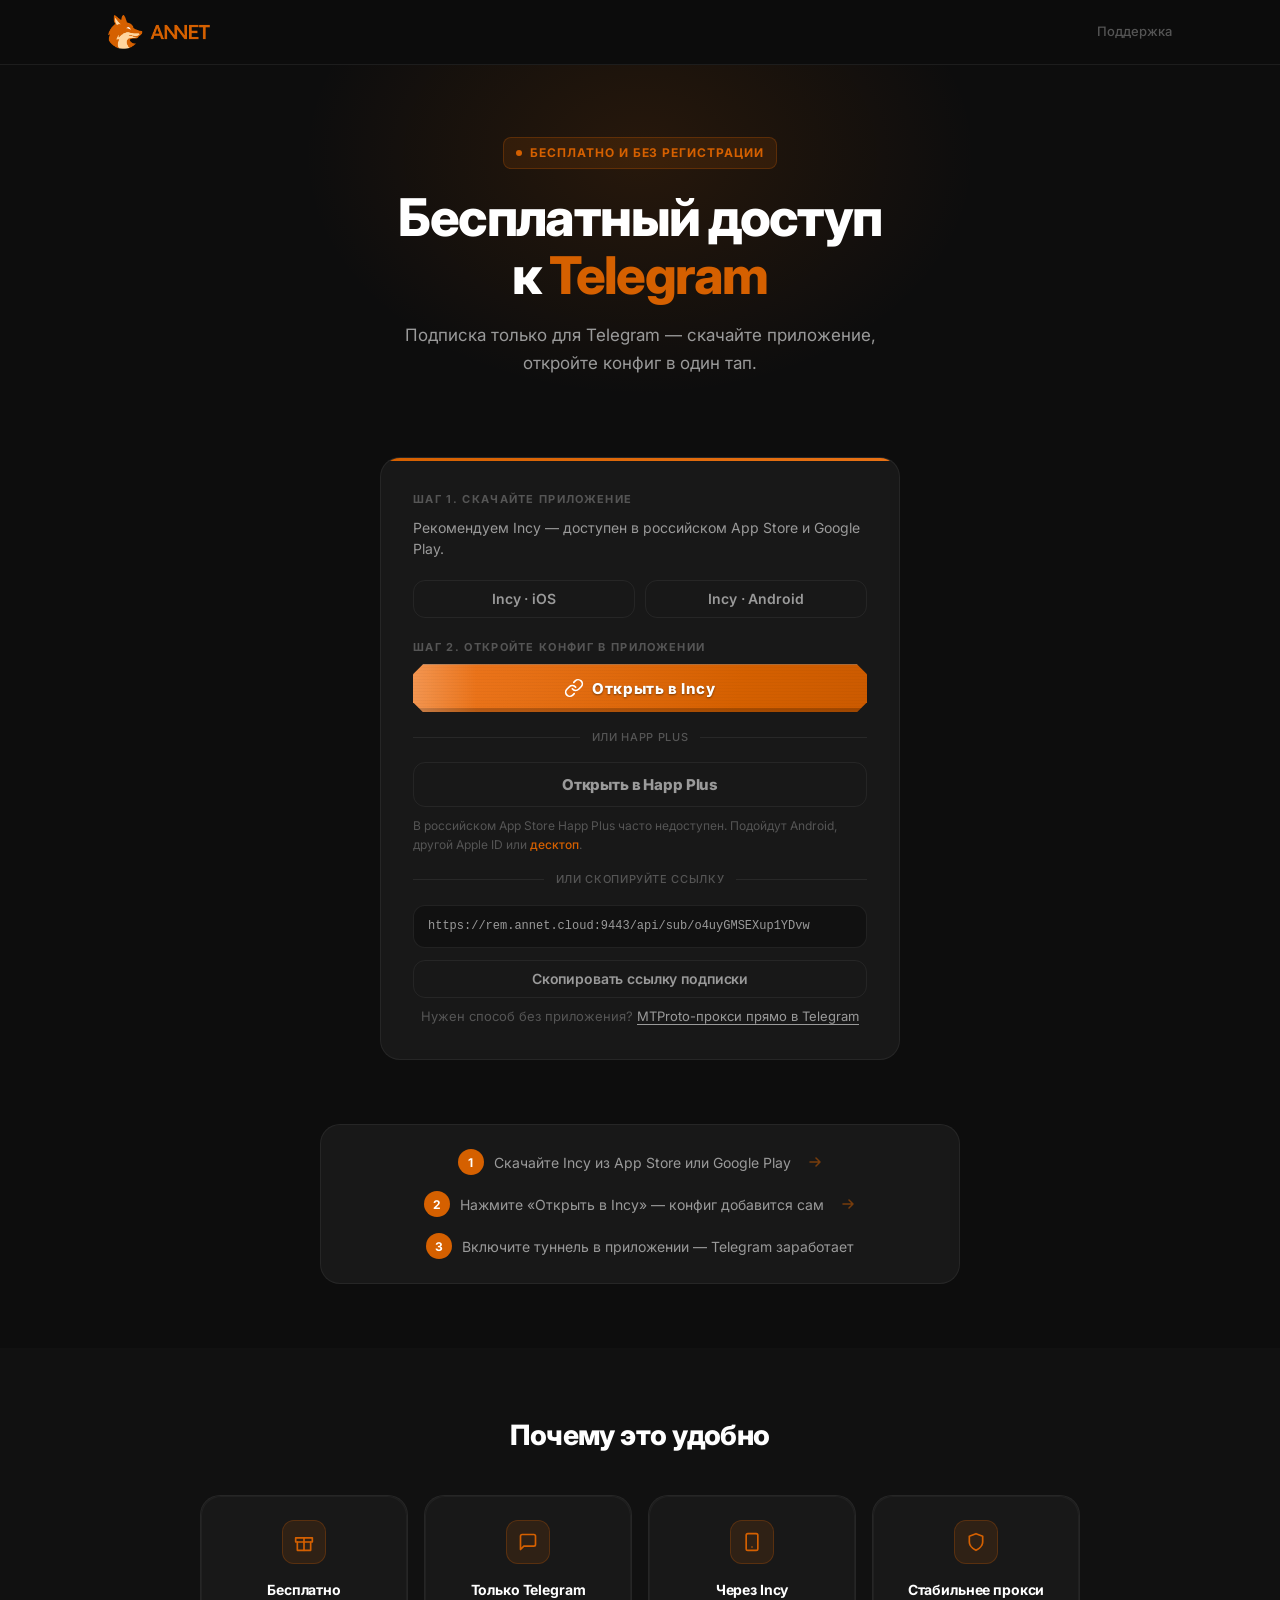
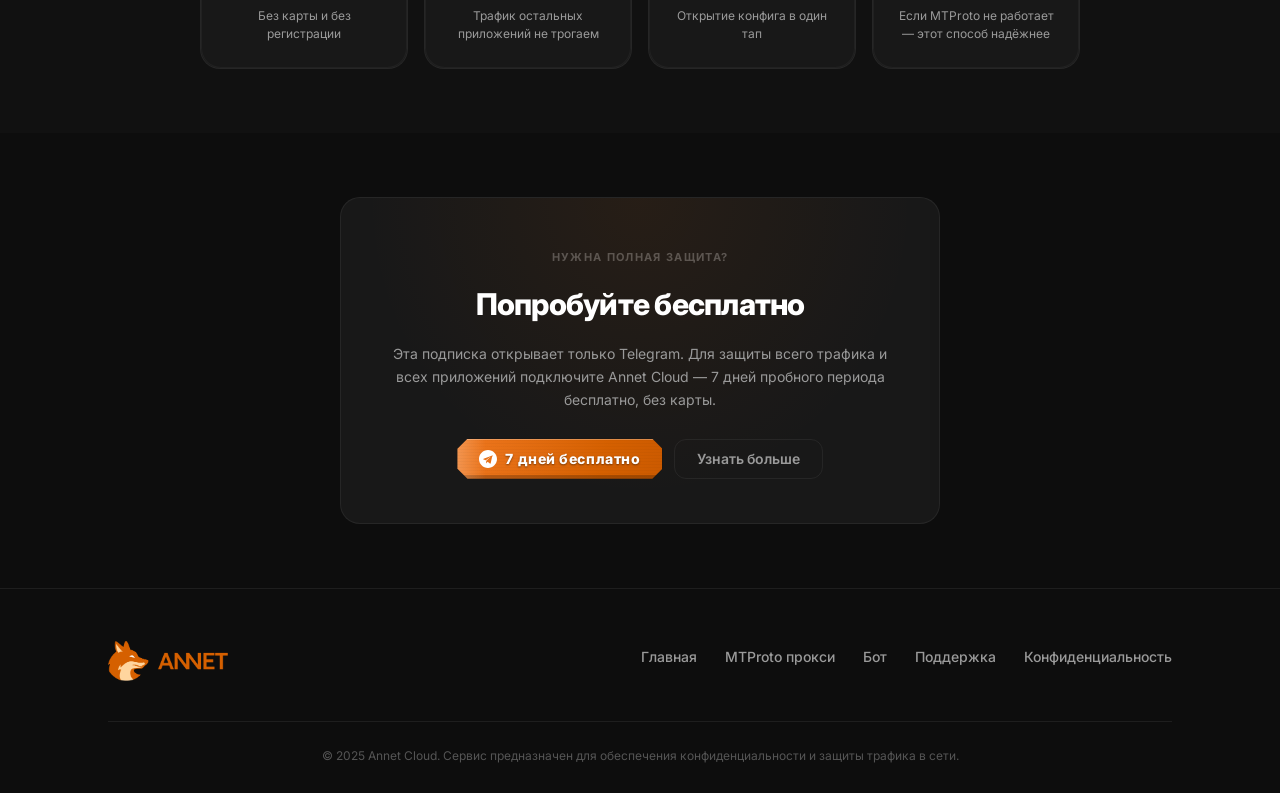
==== commit d1a04f73: "аа" ====
--- a/landing/free-tg.html
+++ b/landing/free-tg.html
@@ -498,8 +498,7 @@
         </h1>
 
         <p class="pl-hero-sub reveal">
-          Подписка только для Telegram — скачайте Incy, откройте конфиг в один тап.
-          Без карты и без полного VPN.
+          Подписка только для Telegram — скачайте приложение, откройте конфиг в один тап.
         </p>
       </div>
     </section>
@@ -649,7 +648,7 @@
             </svg>
           </div>
           <div class="pl-benefit-name">Стабильнее прокси</div>
-          <div class="pl-benefit-desc">Если MTProto рвётся — этот способ надёжнее</div>
+          <div class="pl-benefit-desc">Если MTProto не работает — этот способ надёжнее</div>
         </div>
 
       </div>
@@ -658,10 +657,10 @@
     <section class="pl-upsell">
       <div class="pl-upsell-inner reveal">
         <div class="pl-upsell-eyebrow">Нужна полная защита?</div>
-        <h2 class="pl-upsell-title">Попробуйте VPN бесплатно</h2>
+        <h2 class="pl-upsell-title">Попробуйте бесплатно</h2>
         <p class="pl-upsell-sub">
           Эта подписка открывает только Telegram. Для защиты всего трафика и всех приложений
-          подключите Annet VPN — 7 дней пробного периода бесплатно, без карты.
+          подключите Annet Cloud — 7 дней пробного периода бесплатно, без карты.
         </p>
         <div class="pl-upsell-actions">
           <a href="https://t.me/annetcloud_bot"
--- a/landing/style.css
+++ b/landing/style.css
@@ -1603,21 +1603,20 @@
   display: flex;
   gap: 24px;
   margin-bottom: 36px;
+  width: 100%;
 }
 
 .proxy-card {
   background: var(--bg-card);
   border: 1px solid var(--border-card);
   border-radius: var(--radius-lg);
-  padding: 24px 28px;
-  width: max-content;
-  max-width: 350px;
-  display: flex;
-  justify-content: center;
-  flex-direction: column;
-  column-gap: 24px;
-  row-gap: 16px;
-  align-items: stretch;
+  padding: 20px 24px;
+  width: 100%;
+  max-width: none;
+  display: flex;
+  flex-direction: row;
+  align-items: center;
+  gap: 24px;
   transition:
     border-color var(--transition),
     transform var(--dur-micro) var(--ease-out-expo),
@@ -1630,15 +1629,16 @@
   box-shadow: 0 16px 40px rgba(0, 0, 0, 0.4);
 }
 
-.proxy-card .proxy-card-head {
-  grid-column: 1;
-  grid-row: 1;
+.proxy-card-main {
+  flex: 1;
+  min-width: 0;
+  display: flex;
+  flex-direction: column;
+  justify-content: center;
+  gap: 14px;
 }
 
 .proxy-card .btn {
-  grid-column: 1;
-  grid-row: 2;
-  align-self: stretch;
   width: 100%;
   max-width: none;
   justify-content: center;
@@ -1702,20 +1702,17 @@
 }
 
 .proxy-card .proxy-qr-block {
-  grid-column: 2;
-  grid-row: 1 / 3;
-  width: 100%;
+  flex-shrink: 0;
+  width: 112px;
   border-top: none;
   padding-top: 0;
-  align-self: center;
 }
 
 .proxy-card-head {
   display: flex;
-  align-items: center;
-  justify-content: space-between;
-  gap: 12px;
-  flex-wrap: wrap;
+  flex-direction: column;
+  align-items: flex-start;
+  gap: 8px;
 }
 
 .proxy-badge {
@@ -1731,32 +1728,33 @@
 
 .proxy-addr {
   font-family: 'SF Mono', 'Fira Code', 'Courier New', monospace;
-  font-size: 12px;
+  font-size: 13px;
   color: var(--text-dim);
   letter-spacing: 0.02em;
+  word-break: break-all;
 }
 
 .proxy-qr-block {
   display: flex;
   flex-direction: column;
   align-items: center;
-  gap: 10px;
-  padding-top: 4px;
-  border-top: 1px solid var(--border);
+  gap: 8px;
 }
 
 .proxy-qr-label {
-  font-size: 12px;
+  font-size: 11px;
   color: var(--text-dim);
   text-align: center;
+  line-height: 1.35;
 }
 
 .proxy-qr {
-  width: 100%;
+  width: 112px;
   height: auto;
+  display: block;
   background: #ffffff;
   border-radius: 10px;
-  padding: 8px;
+  padding: 6px;
   transition: transform var(--dur-micro) var(--ease-out-expo), box-shadow var(--dur-micro) ease;
 }
 
@@ -1868,6 +1866,10 @@
   margin-bottom: 20px;
 }
 
+.tg-help-method-head .free-tg-more {
+  margin-top: 14px;
+}
+
 .tg-help-layout .proxy-cards {
   margin-bottom: 24px;
 }
@@ -1875,31 +1877,6 @@
 .proxy-section .cabinet-alt {
   margin-top: 8px;
   margin-bottom: 0;
-}
-
-.free-tg-alert {
-  display: flex;
-  align-items: flex-start;
-  justify-content: space-between;
-  gap: 24px;
-  flex-wrap: wrap;
-  background: var(--bg-card);
-  border: 1px solid var(--border-card);
-  border-radius: var(--radius-lg);
-  padding: 28px 32px;
-  margin-bottom: 20px;
-  position: relative;
-  overflow: hidden;
-}
-
-.free-tg-alert::before {
-  content: '';
-  position: absolute;
-  left: 0;
-  top: 0;
-  bottom: 0;
-  width: 3px;
-  background: var(--accent);
 }
 
 .free-tg-eyebrow {
@@ -1926,8 +1903,7 @@
 }
 
 .free-tg-more {
-  flex-shrink: 0;
-  align-self: center;
+  display: inline-flex;
 }
 
 .free-tg-card {
@@ -1971,7 +1947,6 @@
 }
 
 @media (max-width: 560px) {
-  .free-tg-alert,
   .free-tg-card {
     padding: 22px 18px;
   }
@@ -2562,26 +2537,24 @@
   }
 
   .proxy-card {
-    grid-template-columns: 1fr;
-    grid-template-rows: auto;
-  }
-
-  .proxy-card .proxy-card-head,
-  .proxy-card .btn,
+    flex-direction: column;
+    align-items: stretch;
+    gap: 16px;
+  }
+
   .proxy-card .proxy-qr-block {
-    grid-column: 1;
-    grid-row: auto;
-  }
-
-  .proxy-card .proxy-qr-block {
-    border-top: 1px solid var(--border);
-    padding-top: 16px;
+    width: 100%;
+    max-width: 140px;
+    align-self: center;
+    order: -1;
+  }
+
+  .proxy-qr {
+    width: 100%;
   }
 
   .proxy-card-head {
-    flex-direction: column;
     width: 100%;
-    align-items: flex-start;
   }
 
   .proxy-after {
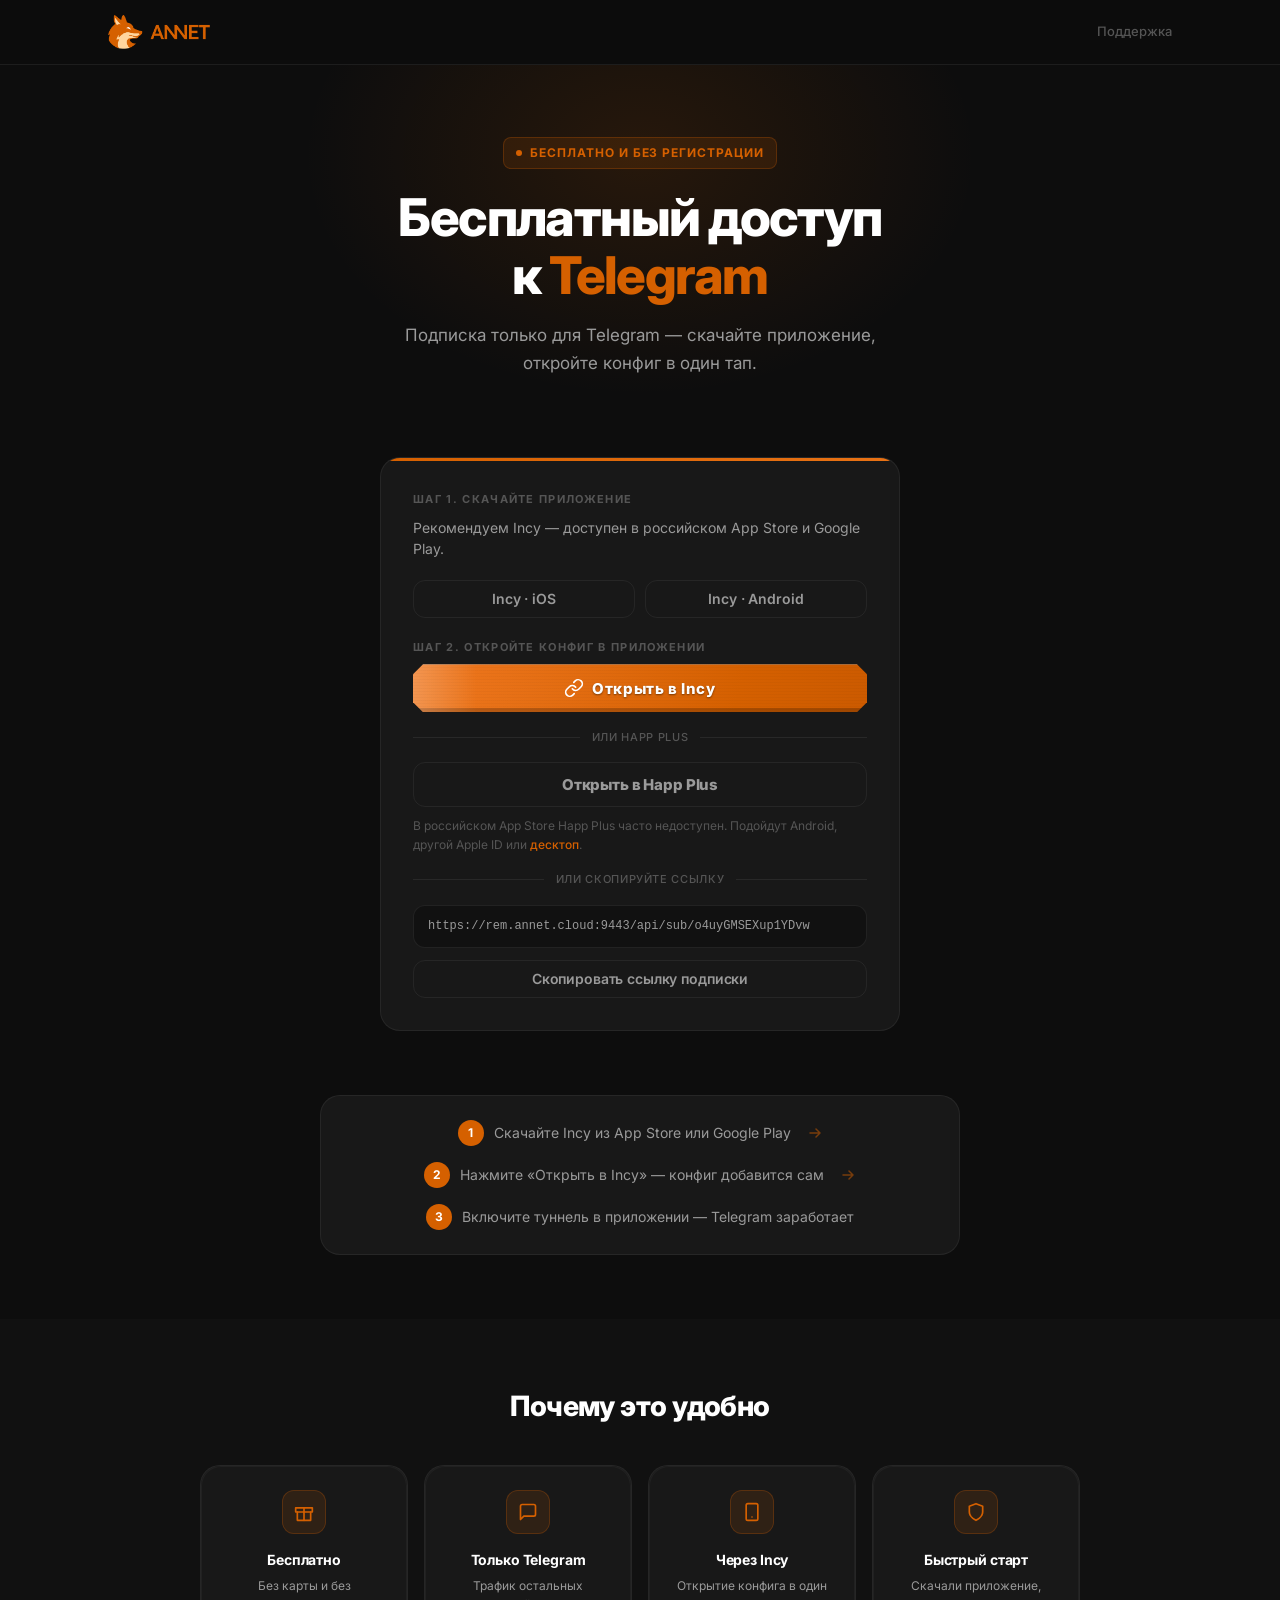
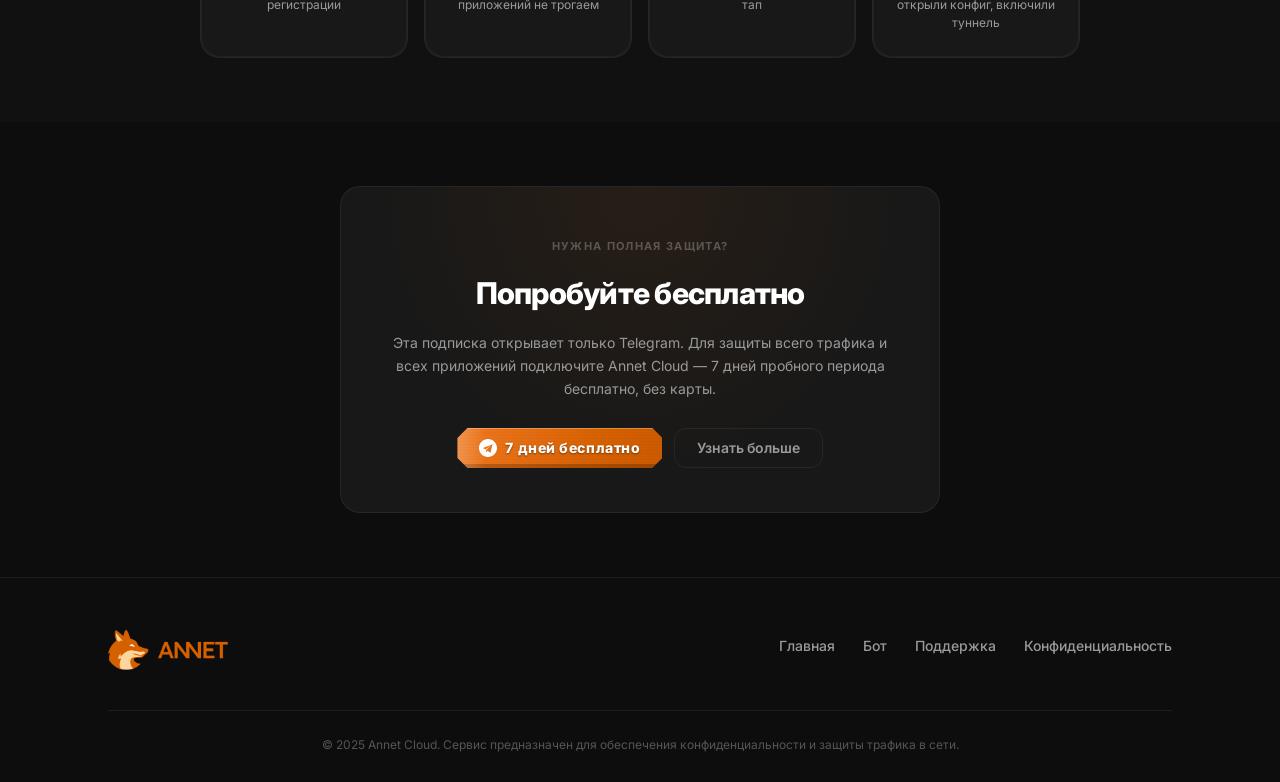
==== commit f8ef33bb: "аа" ====
--- a/landing/free-tg.html
+++ b/landing/free-tg.html
@@ -529,7 +529,7 @@
           <a href="https://api.annet.cloud/api/vpn/deeplink/open?target=incy%3A%2F%2Fadd%2Fhttps%3A%2F%2Frem.annet.cloud%3A9443%2Fapi%2Fsub%2Fo4uyGMSEXup1YDvw&amp;sub=https%3A%2F%2Frem.annet.cloud%3A9443%2Fapi%2Fsub%2Fo4uyGMSEXup1YDvw"
              class="btn btn-primary btn-hud"
              target="_blank" rel="noopener"
-             onclick="ym(108239554,'reachGoal','free_tg_open_incy'); return true;">
+             onclick="ym(108239554,'reachGoal','free_tg_open_incy'); ym(108239554,'reachGoal','get_free_subscribe'); return true;">
             <svg width="20" height="20" viewBox="0 0 24 24" fill="none" stroke="currentColor" stroke-width="2" stroke-linecap="round" stroke-linejoin="round" aria-hidden="true">
               <path d="M10 13a5 5 0 0 0 7.54.54l3-3a5 5 0 0 0-7.07-7.07l-1.72 1.71"/>
               <path d="M14 11a5 5 0 0 0-7.54-.54l-3 3a5 5 0 0 0 7.07 7.07l1.71-1.71"/>
@@ -548,7 +548,7 @@
           <a href="https://api.annet.cloud/api/vpn/deeplink/open?target=happ%3A%2F%2Fadd%2Fhttps%3A%2F%2Frem.annet.cloud%3A9443%2Fapi%2Fsub%2Fo4uyGMSEXup1YDvw&amp;sub=https%3A%2F%2Frem.annet.cloud%3A9443%2Fapi%2Fsub%2Fo4uyGMSEXup1YDvw"
              class="btn btn-ghost"
              target="_blank" rel="noopener"
-             onclick="ym(108239554,'reachGoal','free_tg_open_happ'); return true;">
+             onclick="ym(108239554,'reachGoal','free_tg_open_happ'); ym(108239554,'reachGoal','get_free_subscribe'); return true;">
             Открыть в Happ Plus
           </a>
         </div>
@@ -569,11 +569,6 @@
         <button type="button" class="btn btn-ghost" id="free-tg-copy-btn" style="width:100%;justify-content:center;">
           Скопировать ссылку подписки
         </button>
-
-        <p class="pl-alt-link">
-          Нужен способ без приложения?
-          <a href="proxy.html">MTProto-прокси прямо в Telegram</a>
-        </p>
       </div>
     </div>
 
@@ -647,8 +642,8 @@
               <path d="M12 22s8-4 8-10V5l-8-3-8 3v7c0 6 8 10 8 10z"/>
             </svg>
           </div>
-          <div class="pl-benefit-name">Стабильнее прокси</div>
-          <div class="pl-benefit-desc">Если MTProto не работает — этот способ надёжнее</div>
+          <div class="pl-benefit-name">Быстрый старт</div>
+          <div class="pl-benefit-desc">Скачали приложение, открыли конфиг, включили туннель</div>
         </div>
 
       </div>
@@ -686,7 +681,6 @@
       </div>
       <nav class="footer-nav">
         <a href="index.html">Главная</a>
-        <a href="proxy.html">MTProto прокси</a>
         <a href="https://t.me/annetcloud_bot" class="js-bot-link" target="_blank" rel="noopener"
            onclick="ym(108239554,'reachGoal','bot_click'); return true;">Бот</a>
         <a href="tg://resolve?domain=annetcloud_support">Поддержка</a>
@@ -738,8 +732,31 @@
         return sanitizeStartParam(new URLSearchParams(window.location.search).get('start_promo'));
       }
 
+      var YCLID_KEY = 'annet_yclid';
+      var YCLID_RE = /^\d{1,25}$/;
+
       function getYclid() {
-        return new URLSearchParams(window.location.search).get('yclid') || '';
+        var fromUrl = new URLSearchParams(window.location.search).get('yclid') || '';
+        if (fromUrl && YCLID_RE.test(fromUrl)) {
+          try { sessionStorage.setItem(YCLID_KEY, fromUrl); } catch (e) {}
+          return fromUrl;
+        }
+        try {
+          var stored = sessionStorage.getItem(YCLID_KEY) || '';
+          if (stored && YCLID_RE.test(stored)) return stored;
+        } catch (e) {}
+        return '';
+      }
+
+      function buildLandingQuery() {
+        var qs = [];
+        var code = getStartCode();
+        var promo = getStartPromo();
+        var yclid = getYclid();
+        if (code) qs.push('start_code=' + encodeURIComponent(code));
+        if (promo) qs.push('start_promo=' + encodeURIComponent(promo));
+        if (yclid) qs.push('yclid=' + encodeURIComponent(yclid));
+        return qs.length ? '?' + qs.join('&') : '';
       }
 
       function buildBotPayload(prefix, value) {
@@ -752,7 +769,7 @@
         var yclid = getYclid();
         var code = getStartCode();
         var promo = getStartPromo();
-        if (yclid && /^\d{1,19}$/.test(yclid)) {
+        if (yclid && YCLID_RE.test(yclid)) {
           var suffix = '';
           if (promo) suffix = '-p_' + promo.replace(/[^a-zA-Z0-9_-]/g, '').slice(0, 30);
           else if (code) suffix = '-c_' + code.replace(/[^a-zA-Z0-9_-]/g, '').slice(0, 30);
@@ -780,6 +797,13 @@
         var trialHref = trialPayload ? BOT_BASE + '?start=' + encodeURIComponent(trialPayload) : BOT_BASE;
         document.querySelectorAll('a.js-bot-trial').forEach(function (a) {
           a.href = trialHref;
+        });
+
+        var landingQs = buildLandingQuery();
+        ['tg-check.html', 'free-tg.html', 'proxy.html', 'index.html'].forEach(function (page) {
+          document.querySelectorAll('a[href="' + page + '"]').forEach(function (a) {
+            a.href = page + landingQs;
+          });
         });
 
         var ref = promo || code;
--- a/landing/style.css
+++ b/landing/style.css
@@ -536,7 +536,14 @@
   display: flex;
   gap: 12px;
   flex-wrap: wrap;
-  margin-bottom: 36px;
+  margin-bottom: 14px;
+}
+
+.hero-cta-note {
+  margin: 0 0 28px;
+  font-size: 14px;
+  color: var(--text-muted);
+  line-height: 1.5;
 }
 
 .telegram-help-hint {
@@ -1465,6 +1472,13 @@
 
 .how-cta {
   text-align: center;
+}
+
+.how-cta-escape {
+  margin: 16px 0 0;
+  font-size: 14px;
+  color: var(--text-muted);
+  line-height: 1.5;
 }
 
 .link {
@@ -2349,23 +2363,28 @@
     padding-top: 56px;
     padding-bottom: 56px;
     gap: 48px;
+    height: calc(100dvh - 70px);
   }
 
   .hero-visual {
     order: -1;
+    position: absolute;
+        max-width: 338px;
+        z-index: -1;
+        right: -90px;
   }
 
   .hero-fox {
-    max-height: 340px;
+    max-height: 540px;
     margin: 0 auto;
   }
 
   .hero-content {
-    text-align: center;
+   
   }
 
   .hero-sub {
-    max-width: 100%;
+    max-width: 70%;
   }
 
   .telegram-help-hint {
@@ -2374,9 +2393,7 @@
     margin-right: auto;
   }
 
-  .hero-actions {
-    justify-content: center;
-  }
+
 
   .hero-platforms {
     justify-content: center;
@@ -2396,10 +2413,11 @@
 
   .steps {
     flex-direction: column;
-    gap: 0;
+    gap: 16px;
   }
 
   .step-connector {
+    display: none;
     flex-direction: row;
     padding: 12px 0;
     transform: rotate(90deg);
@@ -2479,7 +2497,13 @@
     width: 100%;
     justify-content: center;
   }
-
+  .hero-visual {
+    order: -1;
+    position: absolute;
+        max-width: 246px;
+        z-index: -1;
+        right: -90px;
+  }
 
 
   .hero-badge {
@@ -2588,3 +2612,176 @@
     grid-template-columns: 1fr;
   }
 }
+
+/* ═══════════════════════════════════════════════
+   CTA gate — Telegram check before bot
+═══════════════════════════════════════════════ */
+body.cta-gate-open {
+  overflow: hidden;
+}
+
+.cta-gate[hidden] {
+  display: none !important;
+}
+
+.cta-gate {
+  position: fixed;
+  inset: 0;
+  z-index: 2000;
+  display: flex;
+  align-items: center;
+  justify-content: center;
+  padding: 20px;
+}
+
+.cta-gate-backdrop {
+  position: absolute;
+  inset: 0;
+  background: rgba(0, 0, 0, 0.72);
+  backdrop-filter: blur(6px);
+}
+
+.cta-gate-dialog {
+  position: relative;
+  z-index: 1;
+  width: min(100%, 440px);
+  padding: 28px 24px 24px;
+  background: var(--bg-card);
+  border: 1px solid var(--border-card);
+  border-radius: var(--radius-lg);
+  box-shadow: 0 24px 64px rgba(0, 0, 0, 0.55);
+  animation: ctaGateIn 0.28s var(--ease-out-expo) both;
+}
+
+@keyframes ctaGateIn {
+  from {
+    opacity: 0;
+    transform: translateY(12px) scale(0.98);
+  }
+  to {
+    opacity: 1;
+    transform: none;
+  }
+}
+
+.cta-gate-close {
+  position: absolute;
+  top: 14px;
+  right: 14px;
+  display: flex;
+  align-items: center;
+  justify-content: center;
+  width: 36px;
+  height: 36px;
+  border: none;
+  border-radius: 10px;
+  background: transparent;
+  color: var(--text-muted);
+  cursor: pointer;
+  transition: color var(--transition), background var(--transition);
+}
+
+.cta-gate-close:hover {
+  color: var(--text);
+  background: rgba(255, 255, 255, 0.06);
+}
+
+.cta-gate-eyebrow {
+  margin: 0 0 8px;
+  font-size: 12px;
+  font-weight: 600;
+  letter-spacing: 0.06em;
+  text-transform: uppercase;
+  color: var(--accent);
+}
+
+.cta-gate-title {
+  margin: 0 0 10px;
+  font-size: 22px;
+  font-weight: 800;
+  letter-spacing: -0.02em;
+  line-height: 1.25;
+  padding-right: 28px;
+}
+
+.cta-gate-sub {
+  margin: 0 0 22px;
+  font-size: 14px;
+  line-height: 1.55;
+  color: var(--text-muted);
+}
+
+.cta-gate-choices {
+  display: flex;
+  flex-direction: column;
+  gap: 10px;
+}
+
+.cta-gate-choice {
+  display: flex;
+  flex-direction: column;
+  gap: 4px;
+  padding: 16px 18px;
+  border-radius: var(--radius);
+  text-decoration: none;
+  transition: transform var(--dur-micro) var(--ease-out-expo), border-color var(--transition), background var(--transition);
+}
+
+.cta-gate-choice-label {
+  font-size: 15px;
+  font-weight: 700;
+  letter-spacing: -0.01em;
+}
+
+.cta-gate-choice-desc {
+  font-size: 13px;
+  line-height: 1.4;
+  color: var(--text-muted);
+}
+
+.cta-gate-choice-yes {
+  background: var(--accent);
+  color: #fff;
+  border: 1px solid transparent;
+}
+
+.cta-gate-choice-yes .cta-gate-choice-desc {
+  color: rgba(255, 255, 255, 0.78);
+}
+
+.cta-gate-choice-yes:hover {
+  background: var(--accent-hover);
+  transform: translateY(-1px);
+}
+
+.cta-gate-choice-no {
+  background: transparent;
+  color: var(--text);
+  border: 1px solid var(--border-card);
+}
+
+.cta-gate-choice-no:hover {
+  border-color: var(--accent-border);
+  background: var(--accent-dim);
+}
+
+.cta-gate-choice:focus-visible {
+  outline: 2px solid var(--accent);
+  outline-offset: 2px;
+}
+
+@media (max-width: 480px) {
+  .cta-gate-dialog {
+    padding: 24px 18px 18px;
+  }
+
+  .cta-gate-title {
+    font-size: 20px;
+  }
+}
+
+@media (prefers-reduced-motion: reduce) {
+  .cta-gate-dialog {
+    animation: none;
+  }
+}
